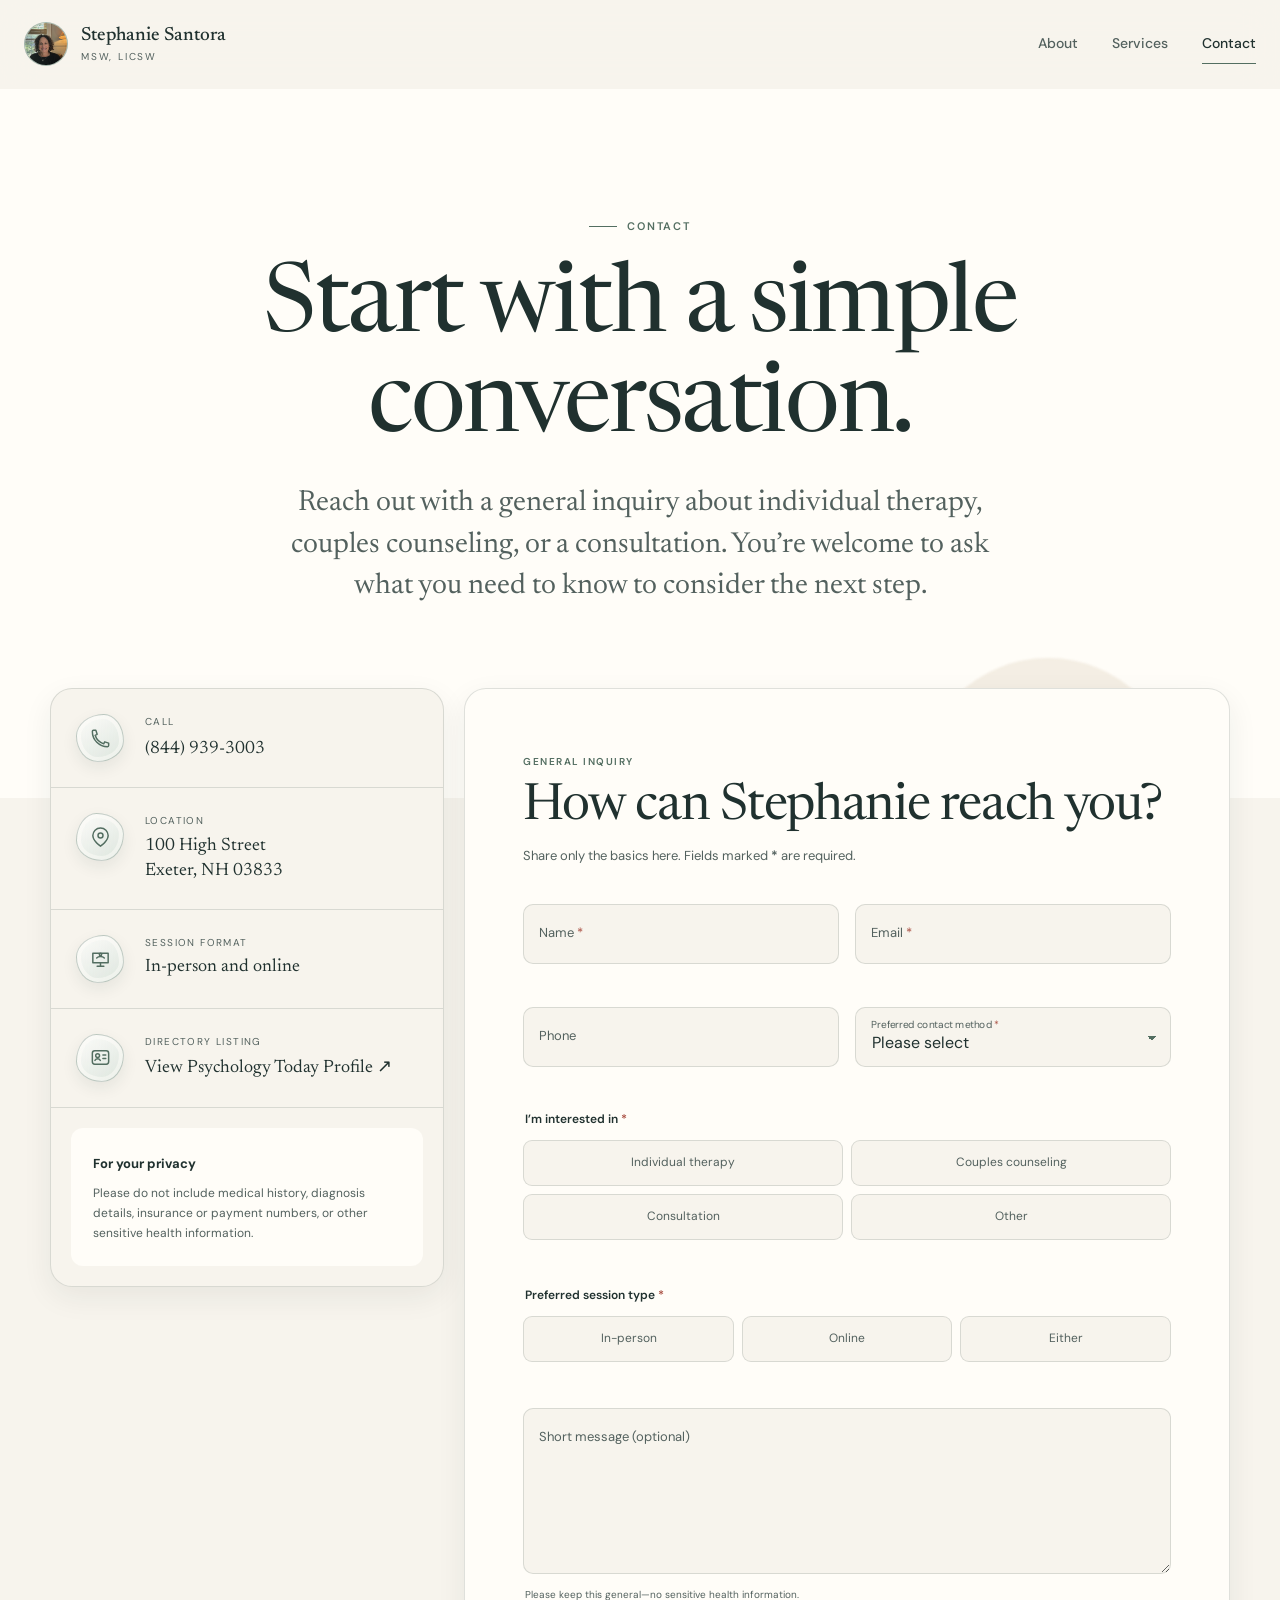
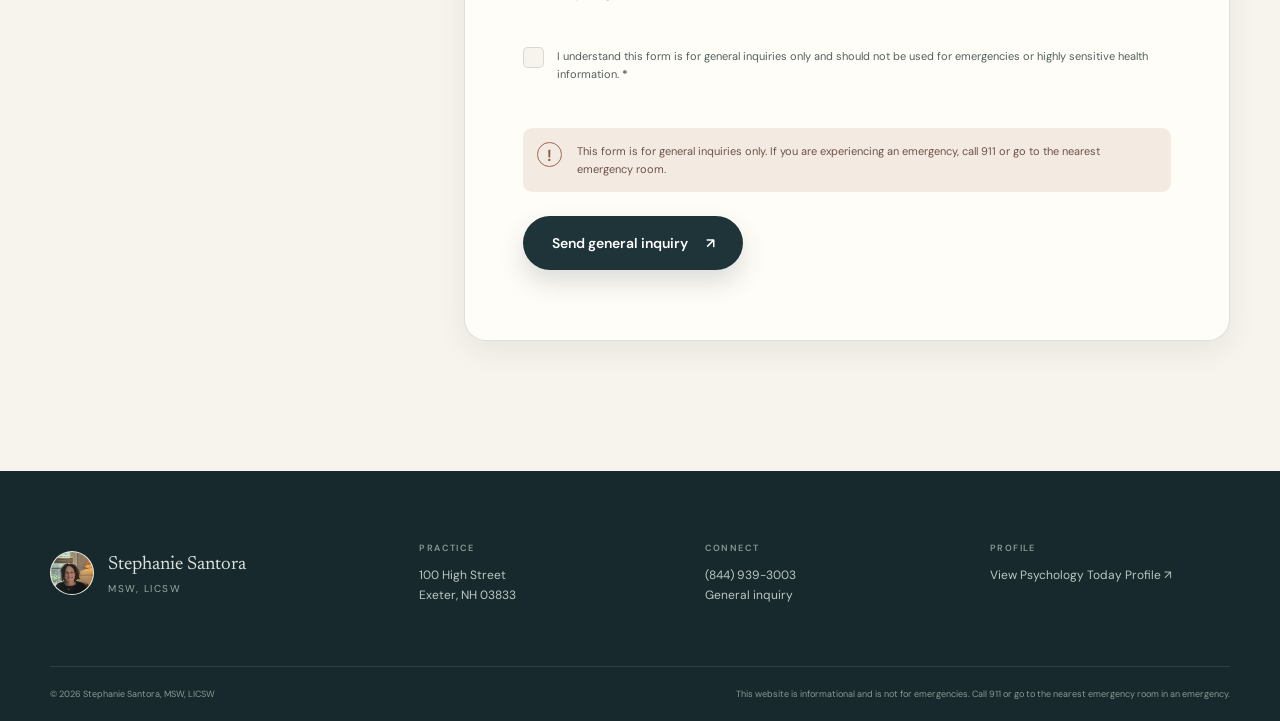
==== contact.html @ d00ce163 "Initial commit" ====
<!doctype html>
<html lang="en">
<head>
  <meta charset="utf-8"><meta name="viewport" content="width=device-width, initial-scale=1">
  <meta name="description" content="Contact Stephanie Santora, MSW, LICSW for therapy in Exeter, NH or online.">
  <title>Contact | Stephanie Santora, MSW, LICSW</title>
  <link rel="icon" type="image/png" href="assets/images/favacon/bf7b2dcf-fa09-4a1e-a652-ce0fe356c798.png">
  <link rel="preconnect" href="https://fonts.googleapis.com"><link rel="preconnect" href="https://fonts.gstatic.com" crossorigin>
  <link href="https://fonts.googleapis.com/css2?family=DM+Sans:wght@400;500;600&amp;family=Newsreader:opsz,wght@6..72,400;6..72,500&amp;display=swap" rel="stylesheet">
  <link rel="stylesheet" href="assets/css/styles.css"><script src="assets/js/main.js" defer></script>
</head>
<body data-page="contact">
  <a class="skip-link" href="#main-content">Skip to content</a>
  <div class="site-shell">
    <header class="site-header" data-header><div class="nav-wrap">
      <a class="brand" href="index.html" aria-label="Stephanie Santora home"><span class="brand-mark" aria-hidden="true"><img src="assets/images/portrait/headshot-badge.jpeg" alt="" width="640" height="640"></span><span><strong>Stephanie Santora</strong><small>MSW, LICSW</small></span></a>
      <button class="nav-toggle" type="button" aria-expanded="false" aria-controls="site-nav" aria-label="Open navigation"><span></span><span></span></button>
      <nav class="site-nav" id="site-nav" aria-label="Main navigation"><a href="index.html">About</a><a href="services.html">Services</a><a href="contact.html" aria-current="page">Contact</a></nav>
    </div></header>

    <main id="main-content">
      <section class="contact-hero section-pad">
        <div class="ambient-orb orb-three" aria-hidden="true"></div>
        <div class="container contact-heading page-enter"><p class="eyebrow"><span></span> Contact</p><h1>Start with a simple conversation.</h1><p class="lead">Reach out with a general inquiry about individual therapy, couples counseling, or a consultation. You’re welcome to ask what you need to know to consider the next step.</p></div>
      </section>

      <section class="contact-section" aria-label="Contact Stephanie">
        <div class="container contact-layout">
          <aside class="contact-aside page-enter page-enter-delay">
            <div class="direct-card">
              <span class="direct-icon" aria-hidden="true">
                <svg viewBox="0 0 24 24"><path d="M7.2 3.5H4.6c-.6 0-1.1.5-1.1 1.1 0 8.8 7.1 15.9 15.9 15.9.6 0 1.1-.5 1.1-1.1v-2.6l-4.1-1.3-1.1 2.1a13.8 13.8 0 0 1-8.9-8.9l2.1-1.1-1.3-4.1Z"/></svg>
              </span>
              <div><small>Call</small><a href="tel:+18449393003">(844) 939-3003</a></div>
            </div>
            <div class="direct-card">
              <span class="direct-icon" aria-hidden="true">
                <svg viewBox="0 0 24 24"><path d="M20 10c0 5.6-8 11-8 11s-8-5.4-8-11a8 8 0 1 1 16 0Z"/><circle cx="12" cy="10" r="2.6"/></svg>
              </span>
              <div><small>Location</small><address>100 High Street<br>Exeter, NH 03833</address></div>
            </div>
            <div class="direct-card">
              <span class="direct-icon" aria-hidden="true">
                <svg viewBox="0 0 24 24"><path d="M4 6.5h16v10H4zM8.5 20h7M12 16.5V20"/><path d="M8 11.5c1-1 2.3-1.5 4-1.5s3 .5 4 1.5"/><circle cx="12" cy="7.8" r="1.2"/></svg>
              </span>
              <div><small>Session format</small><p>In-person and online</p></div>
            </div>
            <div class="direct-card">
              <span class="direct-icon" aria-hidden="true">
                <svg viewBox="0 0 24 24"><rect x="3.5" y="5" width="17" height="14" rx="2.5"/><circle cx="9" cy="10" r="2"/><path d="M6.2 15c.7-1.2 1.6-1.8 2.8-1.8s2.1.6 2.8 1.8M14.5 9.5h3M14.5 13h3"/></svg>
              </span>
              <div><small>Directory listing</small><a href="https://www.psychologytoday.com/us/therapists/stephanie-santora-exeter-nh/449201" target="_blank" rel="noopener noreferrer">View Psychology Today Profile ↗</a></div>
            </div>
            <div class="privacy-note"><strong>For your privacy</strong><p>Please do not include medical history, diagnosis details, insurance or payment numbers, or other sensitive health information.</p></div>
          </aside>

          <div class="form-card page-enter page-enter-delay-two">
            <div class="form-intro"><span>General inquiry</span><h2>How can Stephanie reach you?</h2><p>Share only the basics here. Fields marked <b>*</b> are required.</p></div>
            <!-- STATIC FORM SETUP:
              Replace action="#" with your Formspree endpoint, or add Netlify's data-netlify="true" attribute.
              For EmailJS, connect its send method in assets/js/main.js where noted.
              The current JavaScript demonstrates validation and a local success state without transmitting data.
            -->
            <form id="contact-form" action="#" method="post" novalidate data-placeholder-endpoint="true">
              <div class="field-row">
                <div class="field floating-field"><input id="name" name="name" type="text" autocomplete="name" placeholder=" " required aria-describedby="name-error"><label for="name">Name <span>*</span></label><span class="field-error" id="name-error" aria-live="polite"></span></div>
                <div class="field floating-field"><input id="email" name="email" type="email" autocomplete="email" placeholder=" " required aria-describedby="email-error"><label for="email">Email <span>*</span></label><span class="field-error" id="email-error" aria-live="polite"></span></div>
              </div>
              <div class="field-row">
                <div class="field floating-field"><input id="phone" name="phone" type="tel" autocomplete="tel" placeholder=" " aria-describedby="phone-error"><label for="phone">Phone</label><span class="field-error" id="phone-error" aria-live="polite"></span></div>
                <div class="field select-field"><label for="contact-method">Preferred contact method <span>*</span></label><select id="contact-method" name="contact_method" required aria-describedby="contact-method-error"><option value="">Please select</option><option>Email</option><option>Phone</option></select><span class="field-error" id="contact-method-error" aria-live="polite"></span></div>
              </div>
              <fieldset class="choice-group" aria-describedby="interest-error"><legend>I’m interested in <span>*</span></legend><div class="choice-grid">
                <label class="choice-pill"><input type="radio" name="interest" value="Individual therapy" required><span>Individual therapy</span></label>
                <label class="choice-pill"><input type="radio" name="interest" value="Couples counseling"><span>Couples counseling</span></label>
                <label class="choice-pill"><input type="radio" name="interest" value="Consultation"><span>Consultation</span></label>
                <label class="choice-pill"><input type="radio" name="interest" value="Other"><span>Other</span></label>
              </div><span class="field-error" id="interest-error" aria-live="polite"></span></fieldset>
              <fieldset class="choice-group" aria-describedby="session-type-error"><legend>Preferred session type <span>*</span></legend><div class="choice-grid three">
                <label class="choice-pill"><input type="radio" name="session_type" value="In-person" required><span>In-person</span></label>
                <label class="choice-pill"><input type="radio" name="session_type" value="Online"><span>Online</span></label>
                <label class="choice-pill"><input type="radio" name="session_type" value="Either"><span>Either</span></label>
              </div><span class="field-error" id="session-type-error" aria-live="polite"></span></fieldset>
              <div class="field floating-field textarea-field"><textarea id="message" name="message" rows="5" placeholder=" " maxlength="800" aria-describedby="message-hint message-error"></textarea><label for="message">Short message (optional)</label><span class="field-hint" id="message-hint">Please keep this general—no sensitive health information.</span><span class="field-error" id="message-error" aria-live="polite"></span></div>
              <label class="consent-field"><input id="consent" name="consent" type="checkbox" required><span class="checkmark" aria-hidden="true"></span><span>I understand this form is for general inquiries only and should not be used for emergencies or highly sensitive health information. <b>*</b></span></label><span class="field-error consent-error" id="consent-error" aria-live="polite"></span>
              <div class="emergency-note"><span aria-hidden="true">!</span><p>This form is for general inquiries only. If you are experiencing an emergency, call 911 or go to the nearest emergency room.</p></div>
              <button class="button button-primary submit-button" type="submit"><span class="button-label">Send general inquiry</span><span class="button-loader" aria-hidden="true"></span><span aria-hidden="true" class="button-arrow">↗</span></button>
              <p class="form-status" role="status" aria-live="polite"></p>
            </form>
          </div>
        </div>
      </section>
    </main>

    <div class="modal" id="success-modal" role="dialog" aria-modal="true" aria-labelledby="modal-title" aria-describedby="modal-description" hidden>
      <div class="modal-backdrop" data-modal-close></div><div class="modal-panel" tabindex="-1"><button class="modal-close" type="button" aria-label="Close confirmation" data-modal-close>×</button><span class="success-mark" aria-hidden="true">✓</span><p class="eyebrow"><span></span> Inquiry prepared</p><h2 id="modal-title">Thank you for reaching out.</h2><p id="modal-description">This demo form has been validated successfully. Connect a secure form service before publishing to deliver inquiries to Stephanie.</p><button class="button button-primary" type="button" data-modal-close>Return to the page</button></div>
    </div>

    <footer class="site-footer"><div class="container footer-grid"><div class="footer-brand"><span class="brand-mark" aria-hidden="true"><img src="assets/images/portrait/headshot-badge.jpeg" alt="" width="640" height="640" loading="lazy" decoding="async"></span><div><strong>Stephanie Santora</strong><span>MSW, LICSW</span></div></div><div><p class="footer-label">Practice</p><p>100 High Street<br>Exeter, NH 03833</p></div><div><p class="footer-label">Connect</p><p><a href="tel:+18449393003">(844) 939-3003</a><br><a href="contact.html">General inquiry</a></p></div><div><p class="footer-label">Profile</p><p><a href="https://www.psychologytoday.com/us/therapists/stephanie-santora-exeter-nh/449201" target="_blank" rel="noopener noreferrer">View Psychology Today Profile ↗</a></p></div></div><div class="container footer-bottom"><p>© <span data-year></span> Stephanie Santora, MSW, LICSW</p><p>This website is informational and is not for emergencies. Call 911 or go to the nearest emergency room in an emergency.</p></div></footer>
  </div>
</body>
</html>
---- assets/css/styles.css ----
/* Stephanie Santora — custom static site
   Palette, spacing and components are centralized here for easy editing. */
:root {
  --ink: #20312f;
  --ink-soft: #53615e;
  --navy: #1f3438;
  --sage: #82998c;
  --sage-deep: #536e61;
  --sage-pale: #dce5dd;
  --cream: #f7f4ed;
  --paper: #fffdf8;
  --sand: #e9dfd0;
  --clay: #b98268;
  --white: #ffffff;
  --line: rgba(32,49,47,.14);
  --shadow-sm: 0 10px 30px rgba(28,46,43,.07);
  --shadow-lg: 0 30px 80px rgba(28,46,43,.12);
  --radius-sm: 12px;
  --radius-md: 22px;
  --radius-lg: 36px;
  --container: 1180px;
  --serif: "Newsreader", Georgia, serif;
  --sans: "DM Sans", Arial, sans-serif;
  --ease: cubic-bezier(.22,1,.36,1);
}

* { box-sizing: border-box; }
html { scroll-behavior: smooth; }
body { margin: 0; color: var(--ink); background: var(--cream); font-family: var(--sans); font-size: 16px; line-height: 1.65; -webkit-font-smoothing: antialiased; }
body.nav-open, body.modal-open { overflow: hidden; }
img { display: block; max-width: 100%; }
a { color: inherit; text-decoration: none; }
button, input, select, textarea { font: inherit; }
button { color: inherit; }
h1, h2, h3, p { margin-top: 0; }
h1, h2, h3 { font-family: var(--serif); font-weight: 400; line-height: 1.04; letter-spacing: -.025em; }
h1 { font-size: clamp(3.5rem, 7vw, 6.8rem); }
h2 { font-size: clamp(2.45rem, 4.6vw, 4.4rem); }
h3 { font-size: clamp(1.45rem, 2.1vw, 2rem); }
address { font-style: normal; }
::selection { background: var(--sage-pale); color: var(--navy); }

:focus-visible { outline: 3px solid var(--clay); outline-offset: 4px; }
.skip-link { position: fixed; left: 18px; top: -80px; z-index: 1000; padding: 12px 18px; border-radius: 0 0 10px 10px; color: var(--white); background: var(--navy); transition: top .2s; }
.skip-link:focus { top: 0; }
.site-shell { overflow: clip; }
.container { width: min(calc(100% - 48px), var(--container)); margin-inline: auto; }
.section-pad { padding: clamp(78px, 10vw, 140px) 0; }

/* Navigation */
.site-header { position: sticky; top: 0; z-index: 100; background: rgba(247,244,237,.88); border-bottom: 1px solid transparent; backdrop-filter: blur(18px); transition: border-color .3s, box-shadow .3s; }
.site-header.scrolled { border-color: var(--line); box-shadow: 0 8px 28px rgba(32,49,47,.05); }
.nav-wrap { width: min(calc(100% - 48px), 1320px); min-height: 88px; margin: auto; display: flex; align-items: center; justify-content: space-between; gap: 30px; }
.brand { display: inline-flex; align-items: center; gap: 13px; position: relative; z-index: 102; }
.brand-mark { overflow: hidden; display: grid; place-items: center; width: 44px; aspect-ratio: 1; border: 1px solid rgba(83,110,97,.4); border-radius: 50%; background: var(--sage-pale); }
.brand-mark img { width: 100%; height: 100%; max-width: none; object-fit: cover; object-position: center; }
.brand strong, .brand small { display: block; line-height: 1.2; }
.brand strong { font-family: var(--serif); font-size: 19px; font-weight: 500; }
.brand small { margin-top: 4px; color: var(--ink-soft); font-size: 10px; letter-spacing: .18em; }
.site-nav { display: flex; align-items: center; gap: 34px; }
.site-nav > a:not(.nav-cta) { position: relative; color: var(--ink-soft); font-size: 14px; font-weight: 500; }
.site-nav > a:not(.nav-cta)::after { content: ""; position: absolute; right: 0; bottom: -8px; left: 0; height: 1px; background: var(--sage-deep); transform: scaleX(0); transform-origin: right; transition: transform .35s var(--ease); }
.site-nav > a:hover::after, .site-nav > a[aria-current="page"]::after { transform: scaleX(1); transform-origin: left; }
.site-nav > a[aria-current="page"] { color: var(--ink); }
.nav-cta { display: inline-flex; align-items: center; gap: 14px; padding: 12px 18px; border: 1px solid var(--line); border-radius: 999px; font-size: 13px; font-weight: 500; transition: color .25s, background .25s, transform .25s; }
.nav-cta:hover { color: white; background: var(--navy); transform: translateY(-2px); }
.nav-toggle { display: none; width: 45px; height: 45px; padding: 0; border: 1px solid var(--line); border-radius: 50%; background: transparent; }
.nav-toggle span { display: block; width: 17px; height: 1px; margin: 5px auto; background: var(--ink); transition: transform .3s; }

/* Shared typography and controls */
.eyebrow { display: flex; align-items: center; gap: 10px; margin-bottom: 24px; color: var(--sage-deep); font-size: 11px; font-weight: 600; letter-spacing: .17em; text-transform: uppercase; }
.eyebrow > span { width: 28px; height: 1px; background: currentColor; }
.eyebrow.light { color: #c9d7ce; }
.lead { font-family: var(--serif); font-size: clamp(1.35rem, 2.3vw, 1.8rem); line-height: 1.45; }
.button-row { display: flex; flex-wrap: wrap; align-items: center; gap: 24px; margin-top: 38px; }
.button { border: 0; cursor: pointer; display: inline-flex; align-items: center; justify-content: center; gap: 18px; min-height: 54px; padding: 0 24px; border-radius: 999px; font-family: var(--sans); font-size: 14px; font-weight: 600; transition: transform .3s var(--ease), box-shadow .3s, background .3s; }
.button-primary { color: var(--white); background: var(--navy); box-shadow: 0 12px 26px rgba(31,52,56,.16); }
.button-primary:hover { transform: translateY(-3px); background: var(--sage-deep); box-shadow: 0 16px 34px rgba(31,52,56,.22); }
.button-text { min-height: auto; padding: 8px 0; border-bottom: 1px solid var(--line); border-radius: 0; }
.button-text:hover { border-color: var(--ink); transform: translateX(4px); }
.text-link { display: inline-flex; gap: 16px; margin-top: 14px; padding-bottom: 5px; border-bottom: 1px solid var(--line); font-size: 14px; font-weight: 600; }
.text-link:hover { border-color: var(--ink); }
.section-heading { max-width: 760px; }
.section-heading.centered { margin-inline: auto; text-align: center; }
.section-heading.centered .eyebrow { justify-content: center; }
.section-heading h2 { margin-bottom: 0; }

/* Home hero */
.hero { min-height: calc(100vh - 88px); display: flex; align-items: center; position: relative; padding-top: clamp(58px, 7vw, 100px); background: radial-gradient(circle at 78% 32%, rgba(220,229,221,.8), transparent 30%); }
.hero-grid { display: grid; grid-template-columns: 1.12fr .88fr; gap: clamp(50px, 8vw, 110px); align-items: center; }
.hero-copy { position: relative; z-index: 2; }
.hero h1 { max-width: 720px; margin-bottom: 26px; }
.hero h1 em { color: var(--sage-deep); font-weight: 400; }
.hero-positioning { max-width: 570px; color: var(--ink-soft); font-family: var(--serif); font-size: clamp(1.35rem, 2vw, 1.75rem); line-height: 1.45; }
.hero-note { display: flex; align-items: center; gap: 10px; margin-top: 40px; color: var(--ink-soft); font-size: 13px; }
.availability-dot { position: relative; width: 9px; height: 9px; border-radius: 50%; background: var(--sage); box-shadow: 0 0 0 5px rgba(130,153,140,.14); }
.availability-dot::after { content: ""; position: absolute; inset: -5px; border: 1px solid var(--sage); border-radius: inherit; animation: pulse 2.8s infinite; }
@keyframes pulse { 0%,100% { transform: scale(.6); opacity: 0 } 35% { opacity: .55 } 75% { transform: scale(1.35); opacity: 0 } }
.portrait-composition { position: relative; width: min(100%, 455px); margin-left: auto; }
.portrait-photo { overflow: hidden; position: relative; aspect-ratio: .78; border-radius: 52% 48% 28px 28px / 32% 30% 28px 28px; background: var(--sage-pale); box-shadow: 0 28px 70px rgba(31,52,56,.17); }
.portrait-photo::after { content: ""; position: absolute; inset: 0; background: linear-gradient(180deg, transparent 68%, rgba(20,35,36,.2)); pointer-events: none; }
.portrait-photo img { width: 100%; height: 100%; object-fit: cover; object-position: 50% 47%; }
.portrait-composition::before { content: ""; position: absolute; top: 22px; right: -21px; bottom: -18px; left: 24px; z-index: -1; border: 1px solid rgba(83,110,97,.42); border-radius: 52% 48% 34px 34px / 32% 30% 34px 34px; }
.portrait-caption { position: absolute; right: -38px; bottom: 38px; z-index: 2; display: flex; align-items: center; gap: 13px; padding: 16px 20px; border-radius: var(--radius-sm); background: rgba(255,253,248,.94); box-shadow: var(--shadow-lg); backdrop-filter: blur(8px); font-size: 11px; line-height: 1.4; }
.caption-number { font-family: var(--serif); font-size: 30px; color: var(--sage-deep); }
.botanical-line { position: absolute; top: -44px; right: -62px; z-index: -1; width: 130px; fill: none; stroke: var(--sage); stroke-width: 1; opacity: .55; }
.ambient-orb { position: absolute; border-radius: 50%; pointer-events: none; filter: blur(1px); }
.orb-one { left: -100px; bottom: 5%; width: 280px; height: 280px; background: rgba(233,223,208,.45); animation: drift 12s ease-in-out infinite; }
.orb-two { right: -100px; top: -120px; width: 330px; height: 330px; background: rgba(220,229,221,.55); }
.orb-three { right: 8%; bottom: -120px; width: 260px; height: 260px; background: rgba(233,223,208,.5); }
@keyframes drift { 50% { transform: translate(30px,-24px) } }

/* Home sections */
.intro { background: var(--paper); }
.intro-grid { display: grid; grid-template-columns: .9fr 1.1fr; gap: clamp(50px, 10vw, 140px); }
.intro-copy { padding-top: 52px; }
.intro-copy > p:not(.lead) { max-width: 640px; color: var(--ink-soft); }
.glance { background: var(--paper); padding-top: 30px; }
.glance-grid { display: grid; grid-template-columns: repeat(4,1fr); margin-top: 65px; border: 1px solid var(--line); border-radius: var(--radius-md); overflow: hidden; }
.glance-card { min-height: 290px; padding: 28px; border-right: 1px solid var(--line); background: rgba(247,244,237,.35); transition: background .35s, transform .35s var(--ease); }
.glance-card:last-child { border-right: 0; }
.glance-card:hover { background: var(--cream); transform: translateY(-6px); }
.card-index, .service-number { display: block; color: var(--sage-deep); font-size: 10px; letter-spacing: .14em; }
.line-icon, .service-icon { margin: 50px 0 24px; color: var(--sage-deep); font-family: var(--serif); font-size: 30px; }
.glance-card h3 { margin-bottom: 12px; font-size: 1.6rem; }
.glance-card p { margin-bottom: 0; color: var(--ink-soft); font-size: 14px; }
.approach { color: #eff2ed; background: var(--navy); }
.approach-grid { display: grid; grid-template-columns: .9fr 1.1fr; gap: clamp(60px, 10vw, 140px); align-items: center; }
.approach-visual { position: relative; }
.office-photo { overflow: hidden; position: relative; min-height: 580px; border-radius: 48% 52% 18px 30px / 24% 21% 18px 16px; background: #43534f; box-shadow: 0 34px 80px rgba(5,19,21,.3); }
.office-photo::after { content: ""; position: absolute; inset: 0; background: linear-gradient(180deg, rgba(12,28,30,.03) 50%, rgba(12,28,30,.25)); pointer-events: none; }
.office-photo img { position: absolute; inset: 0; width: 100%; height: 100%; object-fit: cover; object-position: 51% 52%; }
.approach-visual::before { content: ""; position: absolute; top: -18px; right: 28px; bottom: 32px; left: -22px; border: 1px solid rgba(201,215,206,.28); border-radius: 49% 51% 24px 35px / 24% 21% 18px 16px; pointer-events: none; }
.quiet-card { position: absolute; right: -50px; bottom: 42px; padding: 20px 24px; color: var(--ink); border-radius: 12px; background: var(--paper); box-shadow: var(--shadow-lg); font-family: var(--serif); font-size: 19px; line-height: 1.4; }
.quiet-card > span { color: var(--clay); font-size: 34px; }
.approach-copy h2 { max-width: 620px; }
.approach-copy > p:not(.eyebrow) { max-width: 650px; color: #cbd4d0; }
.method-list { display: flex; flex-wrap: wrap; gap: 9px; margin-top: 36px; }
.method-list span { padding: 8px 13px; border: 1px solid rgba(255,255,255,.15); border-radius: 999px; color: #dae1dd; font-size: 12px; }
.closing-cta { background: var(--paper); }
.cta-panel { display: flex; align-items: flex-end; justify-content: space-between; gap: 50px; padding: clamp(38px, 6vw, 76px); border: 1px solid var(--line); border-radius: var(--radius-lg); background: linear-gradient(135deg, var(--cream), #e4ece4); }
.cta-panel h2 { margin-bottom: 12px; }
.cta-panel p:not(.eyebrow) { max-width: 650px; margin-bottom: 0; color: var(--ink-soft); }
.cta-panel .button { flex: 0 0 auto; }

/* Inner-page hero and services */
.page-hero { position: relative; border-bottom: 1px solid var(--line); background: var(--paper); }
.page-hero-grid { display: grid; grid-template-columns: 1.15fr .85fr; gap: clamp(50px, 9vw, 130px); align-items: end; }
.page-hero h1 { margin-bottom: 0; font-size: clamp(3.8rem, 7vw, 6.5rem); }
.page-hero .lead { color: var(--ink-soft); }
.services-section { background: var(--paper); }
.services-grid { display: grid; grid-template-columns: repeat(3,1fr); gap: 18px; margin-top: 62px; }
.service-card { position: relative; min-height: 390px; display: flex; flex-direction: column; padding: 30px; border: 1px solid var(--line); border-radius: var(--radius-md); background: var(--cream); box-shadow: 0 0 0 rgba(0,0,0,0); transition: transform .4s var(--ease), background .4s, box-shadow .4s; }
.service-card:hover { transform: translateY(-7px); background: var(--white); box-shadow: var(--shadow-sm); }
.service-icon { margin: 62px 0 26px; }
.service-card h3 { margin-bottom: 14px; }
.service-card p { color: var(--ink-soft); font-size: 14px; }
.service-card a { display: inline-flex; justify-content: space-between; gap: 10px; margin-top: auto; padding-top: 18px; border-top: 1px solid var(--line); color: var(--sage-deep); font-size: 12px; font-weight: 600; }
.focus-band { color: var(--white); background: var(--navy); }
.focus-grid { display: grid; grid-template-columns: 1.1fr .9fr; gap: clamp(60px, 10vw, 150px); align-items: center; }
.focus-copy p:not(.eyebrow) { max-width: 640px; color: #c9d3cf; }
.office-detail-photo { overflow: hidden; position: relative; aspect-ratio: 1.14; border-radius: 46% 54% 42% 58% / 32% 29% 71% 68%; background: #43534f; box-shadow: 0 30px 70px rgba(5,19,21,.3); }
.office-detail-photo::before { content: ""; position: absolute; inset: 14px; z-index: 1; border: 1px solid rgba(255,255,255,.35); border-radius: inherit; pointer-events: none; }
.office-detail-photo::after { content: ""; position: absolute; inset: 0; background: linear-gradient(140deg, rgba(31,52,56,.02), rgba(31,52,56,.18)); pointer-events: none; }
.office-detail-photo img { width: 100%; height: 100%; object-fit: cover; object-position: 64% 50%; transform: scale(1.025); transition: transform 1.1s var(--ease); }
.office-detail-photo:hover img { transform: scale(1.065); }
.insurance-section { background: var(--cream); }
.insurance-heading { display: grid; grid-template-columns: 1.1fr .9fr; gap: 90px; align-items: end; }
.insurance-heading h2 { margin-bottom: 0; }
.insurance-heading > p { color: var(--ink-soft); }
.insurance-grid { display: grid; grid-template-columns: repeat(6,1fr); gap: 12px; margin-top: 54px; }
.insurance-card { min-height: 190px; display: flex; flex-direction: column; align-items: center; justify-content: center; gap: 20px; padding: 20px 10px; border: 1px solid var(--line); border-radius: var(--radius-sm); background: var(--paper); text-align: center; transition: transform .35s var(--ease), box-shadow .35s; }
.insurance-card:hover { transform: translateY(-5px); box-shadow: var(--shadow-sm); }
.insurance-card img { width: 58px; height: 58px; }
.insurance-card span { font-size: 12px; font-weight: 600; line-height: 1.35; }
.insurance-note { display: flex; align-items: center; justify-content: center; gap: 10px; margin: 24px 0 0; color: var(--ink-soft); font-size: 12px; text-align: center; }
.faq-section { background: var(--paper); }
.faq-grid { display: grid; grid-template-columns: .8fr 1.2fr; gap: clamp(50px, 10vw, 140px); }
.accordion-item { border-top: 1px solid var(--line); }
.accordion-item:last-child { border-bottom: 1px solid var(--line); }
.accordion-item h3 { margin: 0; }
.accordion-item button { width: 100%; display: flex; align-items: center; justify-content: space-between; gap: 30px; padding: 25px 4px; border: 0; background: none; cursor: pointer; text-align: left; }
.accordion-item button span { font-family: var(--serif); font-size: clamp(1.25rem, 2vw, 1.55rem); }
.accordion-item i { position: relative; flex: 0 0 auto; width: 28px; height: 28px; border: 1px solid var(--line); border-radius: 50%; }
.accordion-item i::before, .accordion-item i::after { content: ""; position: absolute; top: 50%; left: 50%; width: 10px; height: 1px; background: var(--ink); transform: translate(-50%,-50%); transition: transform .25s; }
.accordion-item i::after { transform: translate(-50%,-50%) rotate(90deg); }
.accordion-item button[aria-expanded="true"] i::after { transform: translate(-50%,-50%) rotate(0); }
.accordion-panel { overflow: hidden; }
.accordion-panel p { max-width: 620px; padding: 0 40px 25px 4px; color: var(--ink-soft); }

/* Contact */
.contact-hero { position: relative; padding-bottom: 190px; background: var(--paper); }
.contact-heading { max-width: 850px; text-align: center; }
.contact-heading .eyebrow { justify-content: center; }
.contact-heading h1 { margin-bottom: 24px; font-size: clamp(4rem, 7.5vw, 7rem); }
.contact-heading .lead { max-width: 760px; margin: auto; color: var(--ink-soft); }
.contact-section { position: relative; z-index: 2; margin-top: -110px; padding-bottom: 130px; }
.contact-layout { display: grid; grid-template-columns: .68fr 1.32fr; gap: 20px; align-items: start; }
.contact-aside, .form-card { border: 1px solid var(--line); border-radius: var(--radius-md); background: var(--cream); box-shadow: var(--shadow-sm); }
.contact-aside { overflow: hidden; }
.direct-card { display: grid; grid-template-columns: 52px 1fr; gap: 17px; padding: 25px; border-bottom: 1px solid var(--line); transition: background .3s var(--ease); }
.direct-card:last-of-type { border-bottom: 0; }
.direct-card:hover { background: rgba(255,253,248,.72); }
.direct-icon { position: relative; display: grid; place-items: center; width: 48px; height: 48px; border: 1px solid rgba(83,110,97,.28); border-radius: 58% 42% 55% 45% / 46% 56% 44% 54%; color: var(--sage-deep); background: linear-gradient(145deg, rgba(255,255,255,.7), var(--sage-pale)); box-shadow: inset 0 0 0 4px rgba(255,253,248,.48), 0 6px 16px rgba(31,52,56,.08); transition: color .3s, border-color .3s, transform .35s var(--ease); }
.direct-card:nth-child(even) .direct-icon { border-radius: 43% 57% 46% 54% / 57% 44% 56% 43%; }
.direct-icon svg { width: 23px; height: 23px; fill: none; stroke: currentColor; stroke-width: 1.55; stroke-linecap: round; stroke-linejoin: round; }
.direct-card:hover .direct-icon { color: var(--clay); border-color: rgba(185,130,104,.42); transform: translateY(-2px) rotate(-2deg); }
.direct-card small { display: block; margin-bottom: 4px; color: var(--ink-soft); font-size: 10px; letter-spacing: .14em; text-transform: uppercase; }
.direct-card a, .direct-card p, .direct-card address { margin: 0; font-family: var(--serif); font-size: 18px; line-height: 1.4; }
.direct-card a:hover { color: var(--sage-deep); }
.privacy-note { margin: 20px; padding: 22px; border-radius: var(--radius-sm); background: var(--paper); }
.privacy-note strong { font-size: 13px; }
.privacy-note p { margin: 8px 0 0; color: var(--ink-soft); font-size: 12px; }
.form-card { padding: clamp(28px, 5vw, 58px); background: var(--paper); }
.form-intro { margin-bottom: 38px; }
.form-intro > span { color: var(--sage-deep); font-size: 10px; font-weight: 600; letter-spacing: .15em; text-transform: uppercase; }
.form-intro h2 { margin: 8px 0 10px; font-size: clamp(2.2rem, 4vw, 3.5rem); }
.form-intro p { color: var(--ink-soft); font-size: 13px; }
.field-row { display: grid; grid-template-columns: 1fr 1fr; gap: 16px; }
.field { position: relative; margin-bottom: 22px; }
.field input, .field select, .field textarea { width: 100%; border: 1px solid var(--line); border-radius: 10px; color: var(--ink); background: var(--cream); transition: border .2s, box-shadow .2s, background .2s; }
.field input, .field select { height: 60px; }
.field input, .field textarea { padding: 24px 16px 8px; }
.field textarea { min-height: 140px; resize: vertical; }
.field select { appearance: none; padding: 20px 42px 8px 16px; background-image: linear-gradient(45deg,transparent 50%,var(--sage-deep) 50%),linear-gradient(135deg,var(--sage-deep) 50%,transparent 50%); background-position: calc(100% - 18px) 28px,calc(100% - 13px) 28px; background-size: 5px 5px; background-repeat: no-repeat; }
.field input:focus, .field select:focus, .field textarea:focus { outline: none; border-color: var(--sage-deep); box-shadow: 0 0 0 3px rgba(83,110,97,.11); background: var(--white); }
.floating-field label, .select-field label { position: absolute; top: 18px; left: 16px; color: var(--ink-soft); font-size: 13px; pointer-events: none; transform-origin: left; transition: transform .2s, top .2s; }
.floating-field input:focus + label, .floating-field input:not(:placeholder-shown) + label, .floating-field textarea:focus + label, .floating-field textarea:not(:placeholder-shown) + label, .select-field label { top: 7px; transform: scale(.78); }
.field label span, legend span { color: #a94f42; }
.field-hint { display: block; margin: 5px 2px 0; color: var(--ink-soft); font-size: 10px; }
.field-error { display: block; min-height: 17px; margin: 4px 2px 0; color: #9b3f36; font-size: 11px; }
.field.has-error input, .field.has-error select, .field.has-error textarea { border-color: #b75f55; }
.choice-group { margin: 0 0 25px; padding: 0; border: 0; }
.choice-group legend { margin-bottom: 10px; font-size: 12px; font-weight: 600; }
.choice-grid { display: grid; grid-template-columns: repeat(2,1fr); gap: 8px; }
.choice-grid.three { grid-template-columns: repeat(3,1fr); }
.choice-pill { position: relative; cursor: pointer; }
.choice-pill input { position: absolute; opacity: 0; pointer-events: none; }
.choice-pill span { min-height: 46px; display: grid; place-items: center; padding: 8px 12px; border: 1px solid var(--line); border-radius: 9px; color: var(--ink-soft); background: var(--cream); font-size: 12px; transition: border .2s, background .2s, transform .2s; }
.choice-pill input:checked + span { border-color: var(--sage-deep); color: var(--ink); background: var(--sage-pale); transform: translateY(-2px); }
.choice-pill input:focus-visible + span { outline: 3px solid var(--clay); outline-offset: 3px; }
.consent-field { display: grid; grid-template-columns: 22px 1fr; gap: 12px; align-items: start; cursor: pointer; color: var(--ink-soft); font-size: 11px; }
.consent-field input { position: absolute; opacity: 0; }
.checkmark { width: 21px; height: 21px; display: grid; place-items: center; border: 1px solid var(--line); border-radius: 5px; background: var(--cream); }
.consent-field input:checked + .checkmark { border-color: var(--sage-deep); background: var(--sage-deep); }
.consent-field input:checked + .checkmark::after { content: "✓"; color: white; font-size: 12px; }
.consent-field input:focus-visible + .checkmark { outline: 3px solid var(--clay); outline-offset: 3px; }
.consent-error { margin-left: 34px; }
.emergency-note { display: grid; grid-template-columns: 28px 1fr; gap: 12px; margin: 24px 0; padding: 14px; border-radius: 9px; background: #f3ebe2; }
.emergency-note > span { display: grid; place-items: center; width: 25px; height: 25px; border: 1px solid #a16755; border-radius: 50%; color: #8d5545; font-weight: 600; }
.emergency-note p { margin: 0; color: #6f5148; font-size: 11px; }
.submit-button { min-width: 220px; }
.button-loader { display: none; width: 17px; height: 17px; border: 2px solid rgba(255,255,255,.4); border-top-color: white; border-radius: 50%; animation: spin .7s linear infinite; }
.submit-button.loading .button-loader { display: block; }
.submit-button.loading .button-arrow { display: none; }
@keyframes spin { to { transform: rotate(360deg) } }
.form-status { margin: 12px 0 0; font-size: 12px; }
.modal[hidden] { display: none; }
.modal { position: fixed; inset: 0; z-index: 500; display: grid; place-items: center; padding: 24px; }
.modal-backdrop { position: absolute; inset: 0; background: rgba(21,34,34,.66); backdrop-filter: blur(6px); animation: fadeIn .3s; }
.modal-panel { position: relative; z-index: 1; width: min(100%, 540px); padding: 55px; border-radius: var(--radius-md); background: var(--paper); box-shadow: var(--shadow-lg); animation: modalIn .45s var(--ease); }
.modal-panel h2 { margin-bottom: 14px; font-size: 2.7rem; }
.modal-panel > p:not(.eyebrow) { color: var(--ink-soft); }
.modal-close { position: absolute; top: 17px; right: 17px; width: 38px; height: 38px; border: 1px solid var(--line); border-radius: 50%; background: none; cursor: pointer; font-size: 24px; }
.success-mark { width: 55px; height: 55px; display: grid; place-items: center; margin-bottom: 28px; border-radius: 50%; color: white; background: var(--sage-deep); font-size: 22px; }
@keyframes fadeIn { from { opacity: 0 } }
@keyframes modalIn { from { opacity: 0; transform: translateY(25px) scale(.96) } }

/* Footer */
.site-footer { padding-top: 70px; color: #dbe2de; background: #17292c; }
.footer-grid { display: grid; grid-template-columns: 1.35fr repeat(3,1fr); gap: 45px; padding-bottom: 60px; }
.footer-brand { display: flex; gap: 14px; align-items: center; }
.footer-brand .brand-mark { color: #dbe2de; border-color: rgba(255,255,255,.3); }
.footer-brand strong, .footer-brand span { display: block; }
.footer-brand strong { font-family: var(--serif); font-size: 19px; font-weight: 400; }
.footer-brand div span { color: #98aaa4; font-size: 10px; letter-spacing: .15em; }
.footer-label { margin-bottom: 10px !important; color: #859a92 !important; font-size: 9px !important; font-weight: 600; letter-spacing: .16em; text-transform: uppercase; }
.footer-grid p { margin: 0; color: #bbc8c3; font-size: 12px; }
.footer-grid a:hover { color: var(--white); }
.footer-bottom { display: flex; justify-content: space-between; gap: 50px; padding: 20px 0; border-top: 1px solid rgba(255,255,255,.1); }
.footer-bottom p { margin: 0; color: #879a94; font-size: 9px; }
.footer-bottom p:last-child { max-width: 600px; text-align: right; }

/* Motion */
.page-enter { animation: pageEnter .9s var(--ease) both; }
.page-enter-delay { animation-delay: .12s; }
.page-enter-delay-two { animation-delay: .22s; }
@keyframes pageEnter { from { opacity: 0; transform: translateY(28px) } }
.reveal { opacity: 0; transform: translateY(25px); transition: opacity .8s var(--ease), transform .8s var(--ease); }
.reveal.is-visible { opacity: 1; transform: none; }

@media (prefers-reduced-motion: reduce) {
  html { scroll-behavior: auto; }
  *, *::before, *::after { animation-duration: .01ms !important; animation-iteration-count: 1 !important; transition-duration: .01ms !important; }
  .reveal { opacity: 1; transform: none; }
}

@media (max-width: 1050px) {
  .glance-grid { grid-template-columns: repeat(2,1fr); }
  .glance-card:nth-child(2) { border-right: 0; }
  .glance-card:nth-child(-n+2) { border-bottom: 1px solid var(--line); }
  .services-grid { grid-template-columns: repeat(2,1fr); }
  .insurance-grid { grid-template-columns: repeat(3,1fr); }
  .contact-layout { grid-template-columns: .8fr 1.2fr; }
}

@media (max-width: 820px) {
  .container, .nav-wrap { width: min(calc(100% - 32px), var(--container)); }
  .nav-wrap { min-height: 76px; }
  .nav-toggle { display: block; position: relative; z-index: 102; }
  .nav-toggle[aria-expanded="true"] span:first-child { transform: translateY(3px) rotate(45deg); }
  .nav-toggle[aria-expanded="true"] span:last-child { transform: translateY(-3px) rotate(-45deg); }
  .site-nav { position: fixed; inset: 0; z-index: 101; display: flex; flex-direction: column; align-items: flex-start; justify-content: center; gap: 22px; padding: 100px 32px 50px; background: var(--paper); visibility: hidden; opacity: 0; transform: translateY(-12px); transition: opacity .3s, transform .3s, visibility .3s; }
  .site-nav.open { visibility: visible; opacity: 1; transform: none; }
  .site-nav > a:not(.nav-cta) { font-family: var(--serif); font-size: 2.7rem; }
  .nav-cta { margin-top: 15px; }
  .hero { min-height: auto; }
  .hero-grid, .intro-grid, .approach-grid, .page-hero-grid, .focus-grid, .faq-grid, .contact-layout { grid-template-columns: 1fr; }
  .hero-copy { max-width: 680px; }
  .portrait-composition { width: min(82%, 450px); margin: 30px auto 0; }
  .intro-copy { padding-top: 0; }
  .approach-visual { width: min(80%, 500px); margin-inline: auto; }
  .page-hero-grid { align-items: start; }
  .focus-grid { gap: 50px; }
  .office-detail-photo { width: min(85%, 560px); margin-inline: auto; }
  .insurance-heading { grid-template-columns: 1fr; gap: 20px; }
  .faq-grid { gap: 45px; }
  .cta-panel { align-items: flex-start; flex-direction: column; }
  .contact-aside { display: grid; grid-template-columns: 1fr 1fr; }
  .direct-card { border-right: 1px solid var(--line); }
  .privacy-note { grid-column: 1 / -1; }
  .footer-grid { grid-template-columns: 1.5fr 1fr 1fr; }
  .footer-grid > div:last-child { grid-column: 2; }
}

@media (max-width: 600px) {
  h1 { font-size: clamp(3.2rem, 16vw, 4.8rem); }
  .section-pad { padding: 76px 0; }
  .hero { padding-top: 58px; }
  .hero .eyebrow { max-width: 250px; align-items: flex-start; }
  .hero .eyebrow > span { margin-top: 8px; }
  .portrait-composition { width: 88%; }
  .portrait-caption { right: -12px; }
  .botanical-line { right: -35px; }
  .glance-grid, .services-grid, .insurance-grid { grid-template-columns: 1fr; }
  .glance-card { min-height: 240px; border-right: 0; border-bottom: 1px solid var(--line); }
  .glance-card:last-child { border-bottom: 0; }
  .line-icon { margin-top: 34px; }
  .approach-visual { width: 90%; }
  .office-photo { min-height: 450px; }
  .office-detail-photo { width: 94%; }
  .quiet-card { right: -16px; }
  .service-card { min-height: 350px; }
  .insurance-grid { grid-template-columns: repeat(2,1fr); }
  .insurance-card { min-height: 170px; }
  .contact-hero { padding-bottom: 150px; }
  .contact-heading h1 { font-size: 3.8rem; }
  .contact-aside { grid-template-columns: 1fr; }
  .privacy-note { grid-column: auto; }
  .form-card { padding: 28px 20px; }
  .field-row { grid-template-columns: 1fr; gap: 0; }
  .choice-grid, .choice-grid.three { grid-template-columns: 1fr; }
  .modal-panel { padding: 45px 28px 32px; }
  .footer-grid { grid-template-columns: 1fr 1fr; }
  .footer-brand { grid-column: 1 / -1; margin-bottom: 18px; }
  .footer-grid > div:last-child { grid-column: 1 / -1; }
  .footer-bottom { flex-direction: column; gap: 10px; }
  .footer-bottom p:last-child { text-align: left; }
}
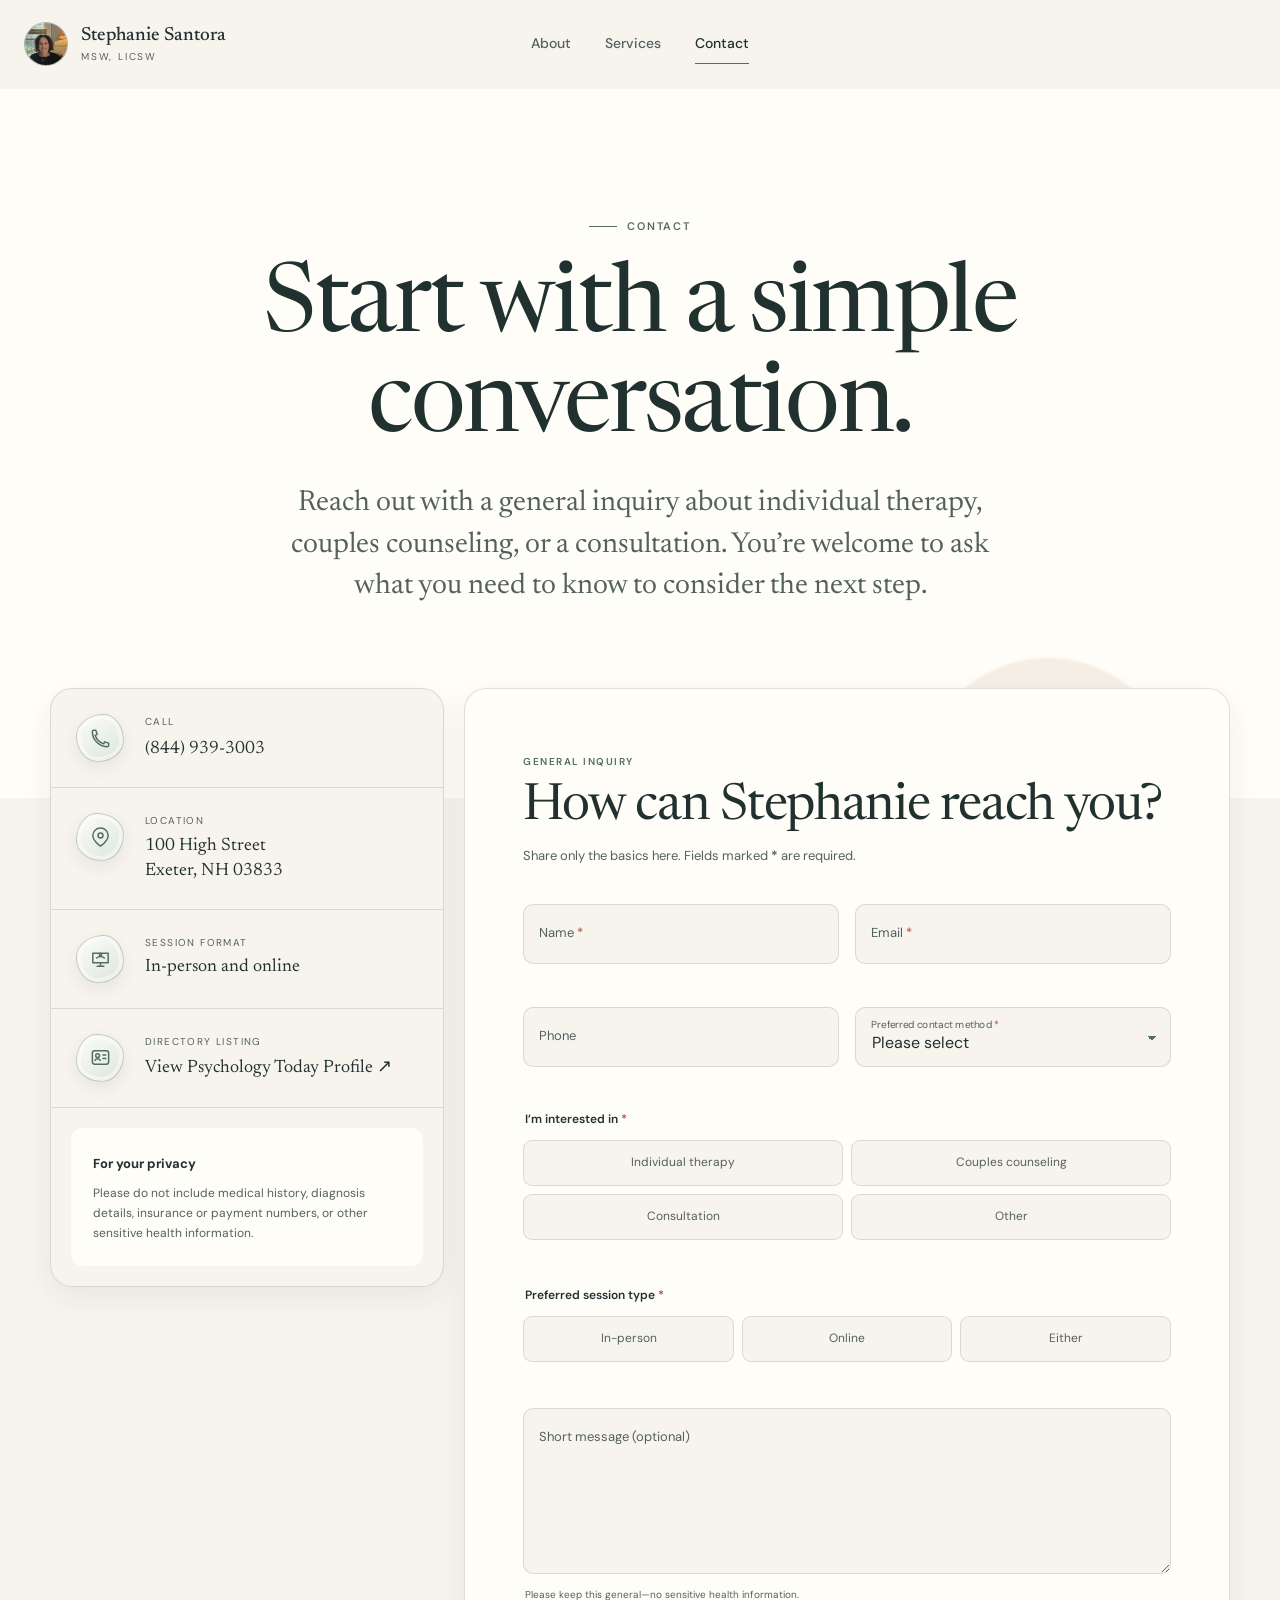
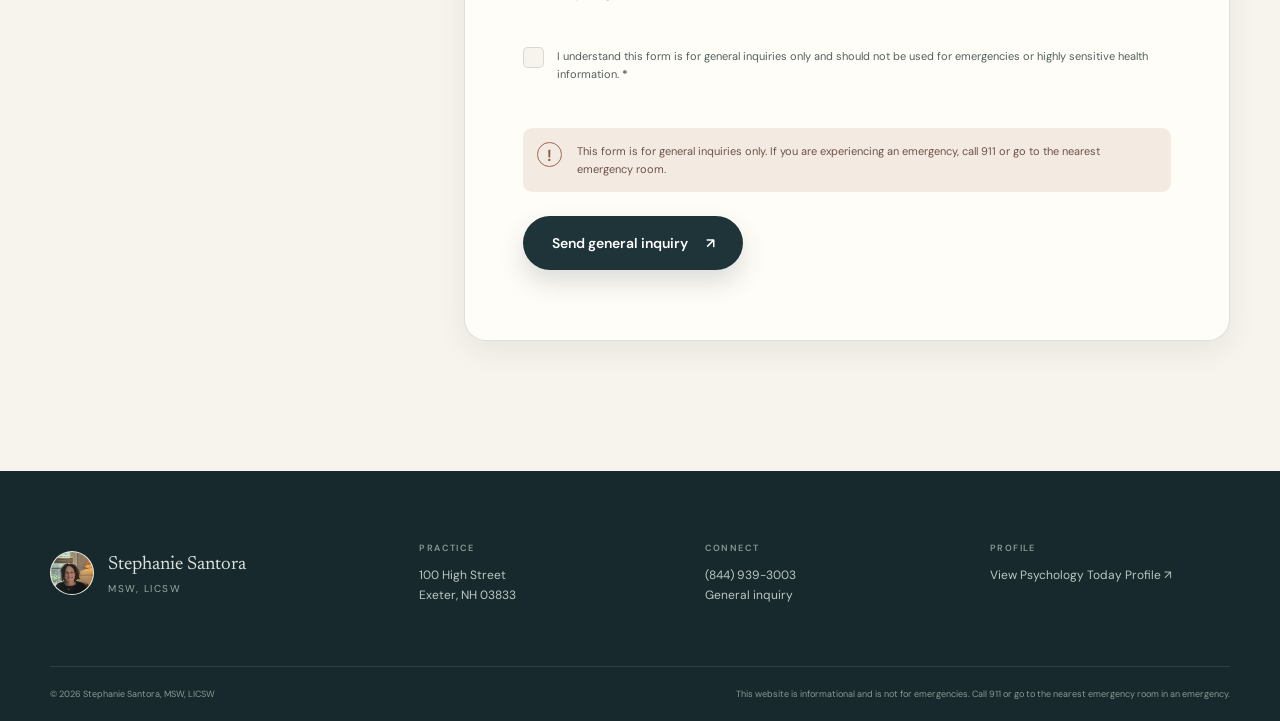
==== commit 565a2ba1: "loading animation" ====
--- a/contact.html
+++ b/contact.html
@@ -4,12 +4,46 @@
   <meta charset="utf-8"><meta name="viewport" content="width=device-width, initial-scale=1">
   <meta name="description" content="Contact Stephanie Santora, MSW, LICSW for therapy in Exeter, NH or online.">
   <title>Contact | Stephanie Santora, MSW, LICSW</title>
+  <style>html.site-intro-pending,html.site-intro-pending body{background:#f7f4ed}</style>
+  <script>
+    (() => {
+      const key = 'stephanie-santora-intro-v1';
+      const reducedMotion = window.matchMedia('(prefers-reduced-motion: reduce)').matches;
+      let hasSeenIntro = false;
+      try {
+        hasSeenIntro = sessionStorage.getItem(key) === 'seen';
+        if (!hasSeenIntro) sessionStorage.setItem(key, 'seen');
+      } catch (error) {
+        // Storage can be unavailable in strict privacy modes; the intro still remains safe.
+      }
+      if (!hasSeenIntro && !reducedMotion) {
+        document.documentElement.classList.add('site-intro-pending');
+        window.__siteIntroFallback = window.setTimeout(() => {
+          document.documentElement.classList.remove('site-intro-pending', 'site-intro-revealing');
+        }, 4000);
+      }
+    })();
+  </script>
   <link rel="icon" type="image/png" href="assets/images/favacon/bf7b2dcf-fa09-4a1e-a652-ce0fe356c798.png">
   <link rel="preconnect" href="https://fonts.googleapis.com"><link rel="preconnect" href="https://fonts.gstatic.com" crossorigin>
   <link href="https://fonts.googleapis.com/css2?family=DM+Sans:wght@400;500;600&amp;family=Newsreader:opsz,wght@6..72,400;6..72,500&amp;display=swap" rel="stylesheet">
   <link rel="stylesheet" href="assets/css/styles.css"><script src="assets/js/main.js" defer></script>
 </head>
 <body data-page="contact">
+  <div class="site-loader" aria-hidden="true">
+    <div class="site-loader__content">
+      <svg class="site-loader__botanical" viewBox="0 0 108 128" aria-hidden="true">
+        <path class="site-loader__stem" pathLength="1" d="M54 119C51 101 53 82 51 63C49 43 52 26 58 9"/>
+        <path class="site-loader__branch site-loader__branch--one" pathLength="1" d="M52 93C42 89 33 81 27 71C38 73 48 80 52 89"/>
+        <path class="site-loader__branch site-loader__branch--two" pathLength="1" d="M52 79C63 72 71 63 76 52C77 64 68 75 53 82"/>
+        <path class="site-loader__branch site-loader__branch--three" pathLength="1" d="M51 60C43 54 37 45 34 35C44 39 51 48 52 57"/>
+        <path class="site-loader__branch site-loader__branch--four" pathLength="1" d="M54 45C63 39 69 30 72 21C73 32 66 42 55 48"/>
+      </svg>
+      <p class="site-loader__name">Stephanie Santora</p>
+      <p class="site-loader__credentials">MSW, LICSW</p>
+      <span class="site-loader__rule"></span>
+    </div>
+  </div>
   <a class="skip-link" href="#main-content">Skip to content</a>
   <div class="site-shell">
     <header class="site-header" data-header><div class="nav-wrap">
--- a/assets/css/styles.css
+++ b/assets/css/styles.css
@@ -28,6 +28,8 @@
 html { scroll-behavior: smooth; }
 body { margin: 0; color: var(--ink); background: var(--cream); font-family: var(--sans); font-size: 16px; line-height: 1.65; -webkit-font-smoothing: antialiased; }
 body.nav-open, body.modal-open { overflow: hidden; }
+html.site-intro-pending, html.site-intro-pending body,
+html.site-intro-revealing, html.site-intro-revealing body { overflow: hidden; }
 img { display: block; max-width: 100%; }
 a { color: inherit; text-decoration: none; }
 button, input, select, textarea { font: inherit; }
@@ -46,6 +48,103 @@
 .site-shell { overflow: clip; }
 .container { width: min(calc(100% - 48px), var(--container)); margin-inline: auto; }
 .section-pad { padding: clamp(78px, 10vw, 140px) 0; }
+
+/* Site loader */
+.site-loader {
+  position: fixed;
+  inset: 0;
+  z-index: 2000;
+  display: none;
+  min-height: 100vh;
+  min-height: 100dvh;
+  place-items: center;
+  overflow: hidden;
+  color: var(--ink);
+  background: var(--cream);
+  transform: translateZ(0);
+}
+.site-loader::before {
+  content: "";
+  position: absolute;
+  width: min(70vw, 560px);
+  aspect-ratio: 1.15;
+  border-radius: 52% 48% 58% 42% / 47% 56% 44% 53%;
+  background: radial-gradient(ellipse, rgba(220,229,221,.62) 0%, rgba(220,229,221,.22) 48%, transparent 72%);
+  transform: rotate(-7deg);
+}
+html.site-intro-pending .site-loader,
+html.site-intro-revealing .site-loader { display: grid; }
+.site-loader__content {
+  position: relative;
+  z-index: 1;
+  display: flex;
+  flex-direction: column;
+  align-items: center;
+  width: min(88vw, 430px);
+  padding-bottom: 2vh;
+  text-align: center;
+  will-change: opacity, transform;
+}
+.site-loader__botanical {
+  width: 96px;
+  height: 114px;
+  overflow: visible;
+  fill: none;
+  stroke: var(--sage-deep);
+  stroke-width: 1.35;
+  stroke-linecap: round;
+  stroke-linejoin: round;
+  opacity: .84;
+}
+.site-loader__botanical path {
+  stroke-dasharray: 1;
+  stroke-dashoffset: 1;
+  vector-effect: non-scaling-stroke;
+}
+html.site-intro-pending .site-loader__stem { animation: loaderDraw .62s .07s var(--ease) forwards; }
+html.site-intro-pending .site-loader__branch--one { animation: loaderDraw .34s .27s var(--ease) forwards; }
+html.site-intro-pending .site-loader__branch--two { animation: loaderDraw .37s .34s var(--ease) forwards; }
+html.site-intro-pending .site-loader__branch--three { animation: loaderDraw .33s .41s var(--ease) forwards; }
+html.site-intro-pending .site-loader__branch--four { animation: loaderDraw .35s .48s var(--ease) forwards; }
+.site-loader__name,
+.site-loader__credentials { opacity: 0; transform: translateY(8px); filter: blur(3px); }
+.site-loader__name {
+  margin: 15px 0 2px;
+  font-family: var(--serif);
+  font-size: clamp(2rem, 4vw, 2.45rem);
+  font-weight: 400;
+  line-height: 1.08;
+  letter-spacing: -.025em;
+}
+.site-loader__credentials {
+  margin: 0;
+  color: var(--ink-soft);
+  font-family: var(--sans);
+  font-size: 9px;
+  font-weight: 600;
+  line-height: 1.4;
+  letter-spacing: .21em;
+  text-transform: uppercase;
+}
+html.site-intro-pending .site-loader__name { animation: loaderTextIn .38s .50s var(--ease) forwards; }
+html.site-intro-pending .site-loader__credentials { animation: loaderTextIn .36s .60s var(--ease) forwards; }
+.site-loader__rule {
+  width: 42px;
+  height: 1px;
+  margin-top: 18px;
+  background: var(--sage);
+  opacity: .78;
+  transform: scaleX(0);
+}
+html.site-intro-pending .site-loader__rule { animation: loaderRuleIn .28s .66s var(--ease) forwards; }
+html.site-intro-pending .page-enter { animation-play-state: paused; }
+html.site-intro-revealing .site-loader { animation: loaderCurtainOut .68s var(--ease) forwards; }
+html.site-intro-revealing .site-loader__content { animation: loaderContentOut .42s var(--ease) forwards; }
+@keyframes loaderDraw { to { stroke-dashoffset: 0; } }
+@keyframes loaderTextIn { to { opacity: 1; filter: blur(0); transform: translateY(0); } }
+@keyframes loaderRuleIn { to { transform: scaleX(1); } }
+@keyframes loaderContentOut { to { opacity: 0; transform: translateY(-12px); } }
+@keyframes loaderCurtainOut { to { transform: translate3d(0,-100%,0); } }
 
 /* Navigation */
 .site-header { position: sticky; top: 0; z-index: 100; background: rgba(247,244,237,.88); border-bottom: 1px solid transparent; backdrop-filter: blur(18px); transition: border-color .3s, box-shadow .3s; }
@@ -66,6 +165,11 @@
 .nav-cta:hover { color: white; background: var(--navy); transform: translateY(-2px); }
 .nav-toggle { display: none; width: 45px; height: 45px; padding: 0; border: 1px solid var(--line); border-radius: 50%; background: transparent; }
 .nav-toggle span { display: block; width: 17px; height: 1px; margin: 5px auto; background: var(--ink); transition: transform .3s; }
+
+@media (min-width: 821px) {
+  .nav-wrap { position: relative; }
+  .site-nav { position: absolute; left: 50%; transform: translateX(-50%); }
+}
 
 /* Shared typography and controls */
 .eyebrow { display: flex; align-items: center; gap: 10px; margin-bottom: 24px; color: var(--sage-deep); font-size: 11px; font-weight: 600; letter-spacing: .17em; text-transform: uppercase; }
@@ -120,8 +224,8 @@
 .glance-card { min-height: 290px; padding: 28px; border-right: 1px solid var(--line); background: rgba(247,244,237,.35); transition: background .35s, transform .35s var(--ease); }
 .glance-card:last-child { border-right: 0; }
 .glance-card:hover { background: var(--cream); transform: translateY(-6px); }
-.card-index, .service-number { display: block; color: var(--sage-deep); font-size: 10px; letter-spacing: .14em; }
-.line-icon, .service-icon { margin: 50px 0 24px; color: var(--sage-deep); font-family: var(--serif); font-size: 30px; }
+.card-index { display: block; color: var(--sage-deep); font-size: 10px; letter-spacing: .14em; }
+.line-icon { margin: 50px 0 24px; color: var(--sage-deep); font-family: var(--serif); font-size: 30px; }
 .glance-card h3 { margin-bottom: 12px; font-size: 1.6rem; }
 .glance-card p { margin-bottom: 0; color: var(--ink-soft); font-size: 14px; }
 .approach { color: #eff2ed; background: var(--navy); }
@@ -150,9 +254,17 @@
 .page-hero .lead { color: var(--ink-soft); }
 .services-section { background: var(--paper); }
 .services-grid { display: grid; grid-template-columns: repeat(3,1fr); gap: 18px; margin-top: 62px; }
-.service-card { position: relative; min-height: 390px; display: flex; flex-direction: column; padding: 30px; border: 1px solid var(--line); border-radius: var(--radius-md); background: var(--cream); box-shadow: 0 0 0 rgba(0,0,0,0); transition: transform .4s var(--ease), background .4s, box-shadow .4s; }
+.service-card { overflow: hidden; position: relative; min-height: 390px; display: flex; flex-direction: column; padding: 30px; border: 1px solid var(--line); border-radius: var(--radius-md); background: var(--cream); box-shadow: 0 0 0 rgba(0,0,0,0); transition: transform .4s var(--ease), background .4s, box-shadow .4s; }
+.service-card::after { content: ""; position: absolute; top: -85px; right: -78px; width: 190px; height: 190px; border: 1px solid rgba(83,110,97,.1); border-radius: 50%; pointer-events: none; transition: transform .55s var(--ease), border-color .4s; }
 .service-card:hover { transform: translateY(-7px); background: var(--white); box-shadow: var(--shadow-sm); }
-.service-icon { margin: 62px 0 26px; }
+.service-card:hover::after { border-color: rgba(83,110,97,.22); transform: scale(1.08); }
+.service-card-head { position: relative; z-index: 1; display: flex; align-items: flex-start; justify-content: space-between; gap: 20px; margin-bottom: 44px; }
+.service-kind { padding-top: 9px; color: var(--sage-deep); font-size: 9px; font-weight: 600; letter-spacing: .15em; line-height: 1.45; text-align: right; text-transform: uppercase; }
+.service-icon { display: grid; flex: 0 0 auto; place-items: center; width: 72px; height: 72px; color: var(--sage-deep); border: 1px solid rgba(83,110,97,.26); border-radius: 54% 46% 58% 42% / 46% 57% 43% 54%; background: linear-gradient(145deg, rgba(255,255,255,.8), var(--sage-pale)); box-shadow: inset 0 0 0 5px rgba(255,253,248,.58), 0 9px 20px rgba(31,52,56,.08); transition: color .35s, border-color .35s, transform .45s var(--ease); }
+.service-card:nth-child(even) .service-icon { border-radius: 45% 55% 43% 57% / 57% 44% 56% 43%; }
+.service-icon svg { width: 39px; height: 39px; overflow: visible; fill: none; stroke: currentColor; stroke-width: 1.55; stroke-linecap: round; stroke-linejoin: round; }
+.service-icon-accent { stroke: var(--clay); }
+.service-card:hover .service-icon { color: var(--navy); border-color: rgba(83,110,97,.42); transform: translateY(-3px) rotate(-2deg); }
 .service-card h3 { margin-bottom: 14px; }
 .service-card p { color: var(--ink-soft); font-size: 14px; }
 .service-card a { display: inline-flex; justify-content: space-between; gap: 10px; margin-top: auto; padding-top: 18px; border-top: 1px solid var(--line); color: var(--sage-deep); font-size: 12px; font-weight: 600; }
@@ -168,11 +280,12 @@
 .insurance-heading { display: grid; grid-template-columns: 1.1fr .9fr; gap: 90px; align-items: end; }
 .insurance-heading h2 { margin-bottom: 0; }
 .insurance-heading > p { color: var(--ink-soft); }
-.insurance-grid { display: grid; grid-template-columns: repeat(6,1fr); gap: 12px; margin-top: 54px; }
-.insurance-card { min-height: 190px; display: flex; flex-direction: column; align-items: center; justify-content: center; gap: 20px; padding: 20px 10px; border: 1px solid var(--line); border-radius: var(--radius-sm); background: var(--paper); text-align: center; transition: transform .35s var(--ease), box-shadow .35s; }
-.insurance-card:hover { transform: translateY(-5px); box-shadow: var(--shadow-sm); }
-.insurance-card img { width: 58px; height: 58px; }
-.insurance-card span { font-size: 12px; font-weight: 600; line-height: 1.35; }
+.insurance-grid { display: grid; grid-template-columns: repeat(3,1fr); gap: 14px; margin-top: 54px; }
+.insurance-card { overflow: hidden; position: relative; min-height: 154px; display: grid; place-items: center; padding: 30px 34px; border: 1px solid var(--line); border-radius: var(--radius-sm); background: var(--paper); transition: transform .35s var(--ease), border-color .35s, box-shadow .35s; }
+.insurance-card::before { content: ""; position: absolute; top: 0; right: 24px; left: 24px; height: 2px; background: linear-gradient(90deg, transparent, rgba(83,110,97,.55), transparent); transform: scaleX(.42); transition: transform .4s var(--ease); }
+.insurance-card:hover { border-color: rgba(83,110,97,.28); transform: translateY(-5px); box-shadow: var(--shadow-sm); }
+.insurance-card:hover::before { transform: scaleX(1); }
+.insurance-card img { width: min(100%, 240px); height: 72px; object-fit: contain; }
 .insurance-note { display: flex; align-items: center; justify-content: center; gap: 10px; margin: 24px 0 0; color: var(--ink-soft); font-size: 12px; text-align: center; }
 .faq-section { background: var(--paper); }
 .faq-grid { display: grid; grid-template-columns: .8fr 1.2fr; gap: clamp(50px, 10vw, 140px); }
@@ -293,6 +406,7 @@
   html { scroll-behavior: auto; }
   *, *::before, *::after { animation-duration: .01ms !important; animation-iteration-count: 1 !important; transition-duration: .01ms !important; }
   .reveal { opacity: 1; transform: none; }
+  .site-loader { display: none !important; }
 }
 
 @media (max-width: 1050px) {
@@ -300,7 +414,7 @@
   .glance-card:nth-child(2) { border-right: 0; }
   .glance-card:nth-child(-n+2) { border-bottom: 1px solid var(--line); }
   .services-grid { grid-template-columns: repeat(2,1fr); }
-  .insurance-grid { grid-template-columns: repeat(3,1fr); }
+  .insurance-grid { grid-template-columns: repeat(2,1fr); }
   .contact-layout { grid-template-columns: .8fr 1.2fr; }
 }
 
@@ -342,6 +456,8 @@
   .portrait-composition { width: 88%; }
   .portrait-caption { right: -12px; }
   .botanical-line { right: -35px; }
+  .site-loader__botanical { width: 78px; height: 92px; }
+  .site-loader__name { margin-top: 13px; font-size: 2rem; }
   .glance-grid, .services-grid, .insurance-grid { grid-template-columns: 1fr; }
   .glance-card { min-height: 240px; border-right: 0; border-bottom: 1px solid var(--line); }
   .glance-card:last-child { border-bottom: 0; }
@@ -351,8 +467,7 @@
   .office-detail-photo { width: 94%; }
   .quiet-card { right: -16px; }
   .service-card { min-height: 350px; }
-  .insurance-grid { grid-template-columns: repeat(2,1fr); }
-  .insurance-card { min-height: 170px; }
+  .insurance-card { min-height: 132px; padding: 24px 30px; }
   .contact-hero { padding-bottom: 150px; }
   .contact-heading h1 { font-size: 3.8rem; }
   .contact-aside { grid-template-columns: 1fr; }
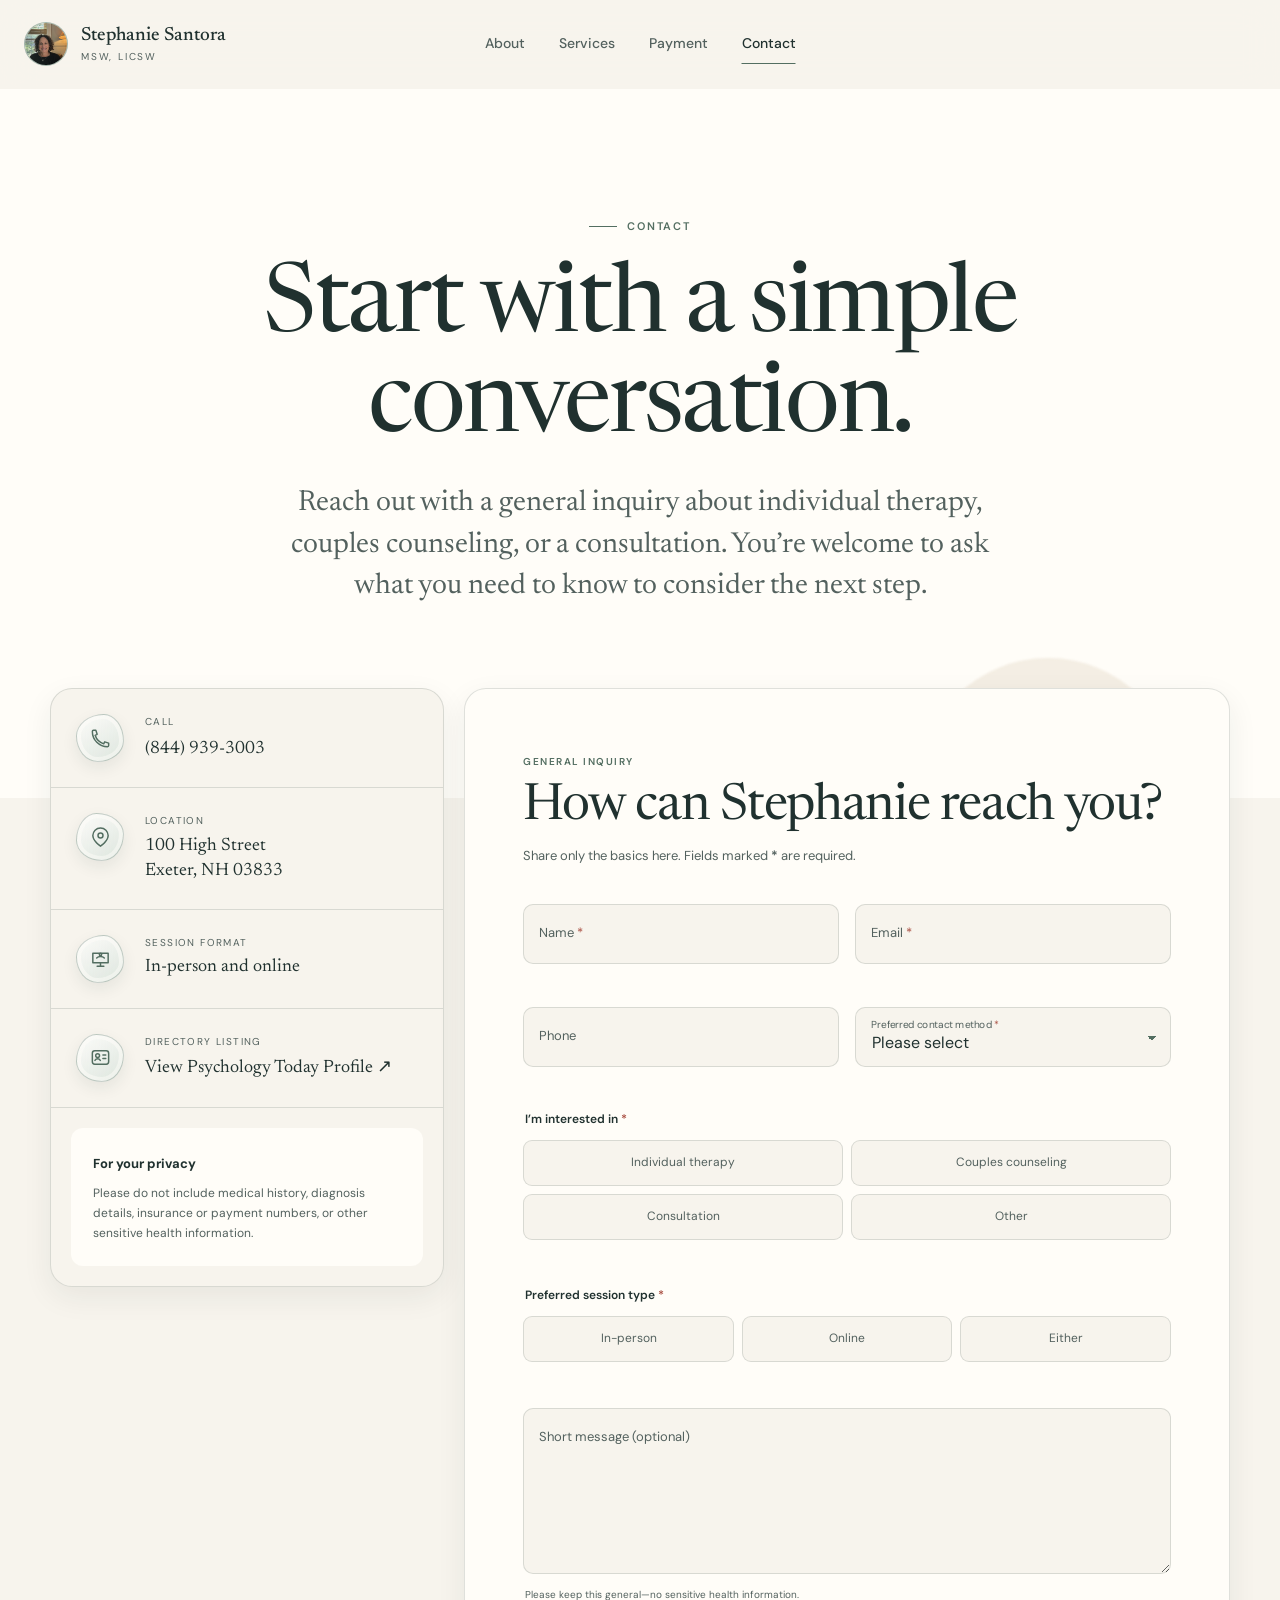
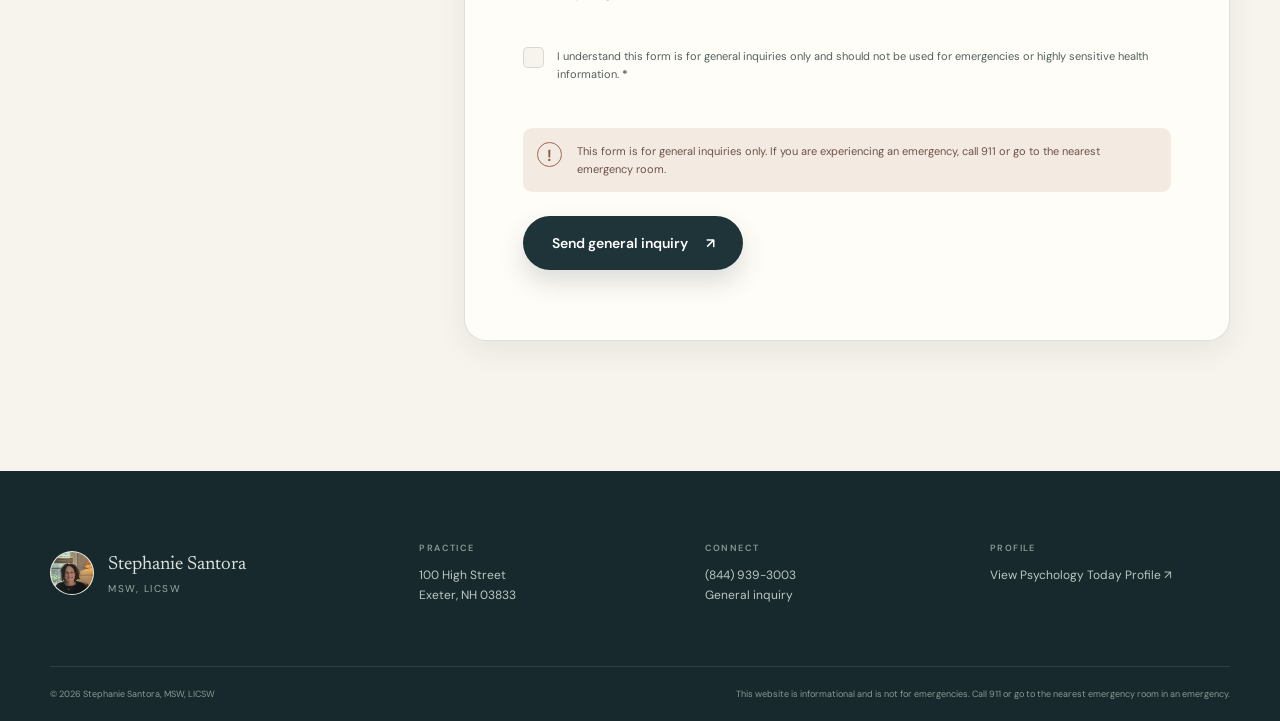
==== commit 571e7bcf: "ui update" ====
--- a/contact.html
+++ b/contact.html
@@ -27,7 +27,7 @@
   <link rel="icon" type="image/png" href="assets/images/favacon/bf7b2dcf-fa09-4a1e-a652-ce0fe356c798.png">
   <link rel="preconnect" href="https://fonts.googleapis.com"><link rel="preconnect" href="https://fonts.gstatic.com" crossorigin>
   <link href="https://fonts.googleapis.com/css2?family=DM+Sans:wght@400;500;600&amp;family=Newsreader:opsz,wght@6..72,400;6..72,500&amp;display=swap" rel="stylesheet">
-  <link rel="stylesheet" href="assets/css/styles.css"><script src="assets/js/main.js" defer></script>
+  <link rel="stylesheet" href="assets/css/styles.css?v=20260904-2"><script src="assets/js/main.js?v=20260904-2" defer></script>
 </head>
 <body data-page="contact">
   <div class="site-loader" aria-hidden="true">
@@ -49,7 +49,7 @@
     <header class="site-header" data-header><div class="nav-wrap">
       <a class="brand" href="index.html" aria-label="Stephanie Santora home"><span class="brand-mark" aria-hidden="true"><img src="assets/images/portrait/headshot-badge.jpeg" alt="" width="640" height="640"></span><span><strong>Stephanie Santora</strong><small>MSW, LICSW</small></span></a>
       <button class="nav-toggle" type="button" aria-expanded="false" aria-controls="site-nav" aria-label="Open navigation"><span></span><span></span></button>
-      <nav class="site-nav" id="site-nav" aria-label="Main navigation"><a href="index.html">About</a><a href="services.html">Services</a><a href="contact.html" aria-current="page">Contact</a></nav>
+      <nav class="site-nav" id="site-nav" aria-label="Main navigation"><a href="index.html">About</a><a href="services.html">Services</a><a href="payment.html">Payment</a><a href="contact.html" aria-current="page">Contact</a></nav>
     </div></header>
 
     <main id="main-content">
@@ -90,18 +90,18 @@
 
           <div class="form-card page-enter page-enter-delay-two">
             <div class="form-intro"><span>General inquiry</span><h2>How can Stephanie reach you?</h2><p>Share only the basics here. Fields marked <b>*</b> are required.</p></div>
-            <!-- STATIC FORM SETUP:
-              Replace action="#" with your Formspree endpoint, or add Netlify's data-netlify="true" attribute.
-              For EmailJS, connect its send method in assets/js/main.js where noted.
-              The current JavaScript demonstrates validation and a local success state without transmitting data.
-            -->
-            <form id="contact-form" action="#" method="post" novalidate data-placeholder-endpoint="true">
-              <div class="field-row">
-                <div class="field floating-field"><input id="name" name="name" type="text" autocomplete="name" placeholder=" " required aria-describedby="name-error"><label for="name">Name <span>*</span></label><span class="field-error" id="name-error" aria-live="polite"></span></div>
-                <div class="field floating-field"><input id="email" name="email" type="email" autocomplete="email" placeholder=" " required aria-describedby="email-error"><label for="email">Email <span>*</span></label><span class="field-error" id="email-error" aria-live="polite"></span></div>
+            <form id="contact-form" action="https://formspree.io/f/xqpklyzk" method="post" accept-charset="UTF-8" novalidate>
+              <input type="hidden" name="_subject" value="New Santora Therapy Website Contact">
+              <div class="contact-company-field" aria-hidden="true">
+                <label for="company-website">Company website</label>
+                <input id="company-website" name="company_website" type="text" tabindex="-1" autocomplete="off">
               </div>
               <div class="field-row">
-                <div class="field floating-field"><input id="phone" name="phone" type="tel" autocomplete="tel" placeholder=" " aria-describedby="phone-error"><label for="phone">Phone</label><span class="field-error" id="phone-error" aria-live="polite"></span></div>
+                <div class="field floating-field"><input id="name" name="name" type="text" autocomplete="name" placeholder=" " minlength="2" maxlength="80" required aria-describedby="name-error"><label for="name">Name <span>*</span></label><span class="field-error" id="name-error" aria-live="polite"></span></div>
+                <div class="field floating-field"><input id="email" name="email" type="email" autocomplete="email" inputmode="email" autocapitalize="none" spellcheck="false" placeholder=" " maxlength="254" required aria-describedby="email-error"><label for="email">Email <span>*</span></label><span class="field-error" id="email-error" aria-live="polite"></span></div>
+              </div>
+              <div class="field-row">
+                <div class="field floating-field"><input id="phone" name="phone" type="tel" autocomplete="tel" inputmode="tel" placeholder=" " maxlength="30" aria-describedby="phone-error"><label for="phone">Phone</label><span class="field-error" id="phone-error" aria-live="polite"></span></div>
                 <div class="field select-field"><label for="contact-method">Preferred contact method <span>*</span></label><select id="contact-method" name="contact_method" required aria-describedby="contact-method-error"><option value="">Please select</option><option>Email</option><option>Phone</option></select><span class="field-error" id="contact-method-error" aria-live="polite"></span></div>
               </div>
               <fieldset class="choice-group" aria-describedby="interest-error"><legend>I’m interested in <span>*</span></legend><div class="choice-grid">
@@ -115,11 +115,11 @@
                 <label class="choice-pill"><input type="radio" name="session_type" value="Online"><span>Online</span></label>
                 <label class="choice-pill"><input type="radio" name="session_type" value="Either"><span>Either</span></label>
               </div><span class="field-error" id="session-type-error" aria-live="polite"></span></fieldset>
-              <div class="field floating-field textarea-field"><textarea id="message" name="message" rows="5" placeholder=" " maxlength="800" aria-describedby="message-hint message-error"></textarea><label for="message">Short message (optional)</label><span class="field-hint" id="message-hint">Please keep this general—no sensitive health information.</span><span class="field-error" id="message-error" aria-live="polite"></span></div>
+              <div class="field floating-field textarea-field"><textarea id="message" name="message" rows="5" placeholder=" " minlength="10" maxlength="800" aria-describedby="message-hint message-error"></textarea><label for="message">Short message (optional)</label><span class="field-hint" id="message-hint">Please keep this general—no sensitive health information.</span><span class="field-error" id="message-error" aria-live="polite"></span></div>
               <label class="consent-field"><input id="consent" name="consent" type="checkbox" required><span class="checkmark" aria-hidden="true"></span><span>I understand this form is for general inquiries only and should not be used for emergencies or highly sensitive health information. <b>*</b></span></label><span class="field-error consent-error" id="consent-error" aria-live="polite"></span>
               <div class="emergency-note"><span aria-hidden="true">!</span><p>This form is for general inquiries only. If you are experiencing an emergency, call 911 or go to the nearest emergency room.</p></div>
               <button class="button button-primary submit-button" type="submit"><span class="button-label">Send general inquiry</span><span class="button-loader" aria-hidden="true"></span><span aria-hidden="true" class="button-arrow">↗</span></button>
-              <p class="form-status" role="status" aria-live="polite"></p>
+              <p class="form-status" role="status" aria-live="polite" aria-atomic="true"></p>
             </form>
           </div>
         </div>
--- a/assets/css/styles.css
+++ b/assets/css/styles.css
@@ -200,11 +200,11 @@
 .availability-dot { position: relative; width: 9px; height: 9px; border-radius: 50%; background: var(--sage); box-shadow: 0 0 0 5px rgba(130,153,140,.14); }
 .availability-dot::after { content: ""; position: absolute; inset: -5px; border: 1px solid var(--sage); border-radius: inherit; animation: pulse 2.8s infinite; }
 @keyframes pulse { 0%,100% { transform: scale(.6); opacity: 0 } 35% { opacity: .55 } 75% { transform: scale(1.35); opacity: 0 } }
-.portrait-composition { position: relative; width: min(100%, 455px); margin-left: auto; }
-.portrait-photo { overflow: hidden; position: relative; aspect-ratio: .78; border-radius: 52% 48% 28px 28px / 32% 30% 28px 28px; background: var(--sage-pale); box-shadow: 0 28px 70px rgba(31,52,56,.17); }
+.portrait-composition { position: relative; width: min(100%, 320px); margin-left: auto; }
+.portrait-photo { overflow: hidden; position: relative; aspect-ratio: 1; border-radius: 2px; background: var(--sage-pale); box-shadow: 0 28px 70px rgba(31,52,56,.17); }
 .portrait-photo::after { content: ""; position: absolute; inset: 0; background: linear-gradient(180deg, transparent 68%, rgba(20,35,36,.2)); pointer-events: none; }
 .portrait-photo img { width: 100%; height: 100%; object-fit: cover; object-position: 50% 47%; }
-.portrait-composition::before { content: ""; position: absolute; top: 22px; right: -21px; bottom: -18px; left: 24px; z-index: -1; border: 1px solid rgba(83,110,97,.42); border-radius: 52% 48% 34px 34px / 32% 30% 34px 34px; }
+.portrait-composition::before { content: ""; position: absolute; top: 18px; right: -18px; bottom: -18px; left: 18px; z-index: -1; border: 1px solid rgba(83,110,97,.42); border-radius: 2px; }
 .portrait-caption { position: absolute; right: -38px; bottom: 38px; z-index: 2; display: flex; align-items: center; gap: 13px; padding: 16px 20px; border-radius: var(--radius-sm); background: rgba(255,253,248,.94); box-shadow: var(--shadow-lg); backdrop-filter: blur(8px); font-size: 11px; line-height: 1.4; }
 .caption-number { font-family: var(--serif); font-size: 30px; color: var(--sage-deep); }
 .botanical-line { position: absolute; top: -44px; right: -62px; z-index: -1; width: 130px; fill: none; stroke: var(--sage); stroke-width: 1; opacity: .55; }
@@ -237,6 +237,7 @@
 .approach-visual::before { content: ""; position: absolute; top: -18px; right: 28px; bottom: 32px; left: -22px; border: 1px solid rgba(201,215,206,.28); border-radius: 49% 51% 24px 35px / 24% 21% 18px 16px; pointer-events: none; }
 .quiet-card { position: absolute; right: -50px; bottom: 42px; padding: 20px 24px; color: var(--ink); border-radius: 12px; background: var(--paper); box-shadow: var(--shadow-lg); font-family: var(--serif); font-size: 19px; line-height: 1.4; }
 .quiet-card > span { color: var(--clay); font-size: 34px; }
+.quiet-card .quiet-card__closing { display: inline; margin-left: 2px; color: var(--clay); font-size: 34px; line-height: 0; vertical-align: -.18em; }
 .approach-copy h2 { max-width: 620px; }
 .approach-copy > p:not(.eyebrow) { max-width: 650px; color: #cbd4d0; }
 .method-list { display: flex; flex-wrap: wrap; gap: 9px; margin-top: 36px; }
@@ -276,17 +277,6 @@
 .office-detail-photo::after { content: ""; position: absolute; inset: 0; background: linear-gradient(140deg, rgba(31,52,56,.02), rgba(31,52,56,.18)); pointer-events: none; }
 .office-detail-photo img { width: 100%; height: 100%; object-fit: cover; object-position: 64% 50%; transform: scale(1.025); transition: transform 1.1s var(--ease); }
 .office-detail-photo:hover img { transform: scale(1.065); }
-.insurance-section { background: var(--cream); }
-.insurance-heading { display: grid; grid-template-columns: 1.1fr .9fr; gap: 90px; align-items: end; }
-.insurance-heading h2 { margin-bottom: 0; }
-.insurance-heading > p { color: var(--ink-soft); }
-.insurance-grid { display: grid; grid-template-columns: repeat(3,1fr); gap: 14px; margin-top: 54px; }
-.insurance-card { overflow: hidden; position: relative; min-height: 154px; display: grid; place-items: center; padding: 30px 34px; border: 1px solid var(--line); border-radius: var(--radius-sm); background: var(--paper); transition: transform .35s var(--ease), border-color .35s, box-shadow .35s; }
-.insurance-card::before { content: ""; position: absolute; top: 0; right: 24px; left: 24px; height: 2px; background: linear-gradient(90deg, transparent, rgba(83,110,97,.55), transparent); transform: scaleX(.42); transition: transform .4s var(--ease); }
-.insurance-card:hover { border-color: rgba(83,110,97,.28); transform: translateY(-5px); box-shadow: var(--shadow-sm); }
-.insurance-card:hover::before { transform: scaleX(1); }
-.insurance-card img { width: min(100%, 240px); height: 72px; object-fit: contain; }
-.insurance-note { display: flex; align-items: center; justify-content: center; gap: 10px; margin: 24px 0 0; color: var(--ink-soft); font-size: 12px; text-align: center; }
 .faq-section { background: var(--paper); }
 .faq-grid { display: grid; grid-template-columns: .8fr 1.2fr; gap: clamp(50px, 10vw, 140px); }
 .accordion-item { border-top: 1px solid var(--line); }
@@ -300,6 +290,27 @@
 .accordion-item button[aria-expanded="true"] i::after { transform: translate(-50%,-50%) rotate(0); }
 .accordion-panel { overflow: hidden; }
 .accordion-panel p { max-width: 620px; padding: 0 40px 25px 4px; color: var(--ink-soft); }
+
+/* Payment */
+.payment-section { background: var(--paper); }
+.payment-section + .payment-section { border-top: 1px solid var(--line); background: var(--cream); }
+.payment-layout { display: grid; grid-template-columns: .65fr 1.35fr; gap: clamp(52px, 10vw, 140px); align-items: start; }
+.payment-heading h2 { max-width: 430px; margin-bottom: 0; }
+.payment-content { max-width: 720px; }
+.payment-content > .lead { margin-bottom: 42px; }
+.payment-kicker { margin-bottom: 19px; color: var(--sage-deep); font-family: var(--sans); font-size: 11px; font-weight: 600; letter-spacing: .16em; text-transform: uppercase; }
+.insurance-name-list { display: grid; grid-template-columns: repeat(2, minmax(0,1fr)); margin: 0; padding: 0; border-top: 1px solid var(--line); list-style: none; }
+.insurance-name-list li { min-height: 62px; display: flex; align-items: center; padding: 14px 22px 14px 0; border-bottom: 1px solid var(--line); color: var(--ink); font-family: var(--serif); font-size: 1.2rem; line-height: 1.3; }
+.insurance-name-list li:nth-child(odd) { margin-right: 24px; }
+.insurance-note-text { margin: 22px 0 0; color: var(--ink-soft); font-size: 14px; }
+.payment-callout { margin-top: 52px; padding: 28px 0 0 28px; border-top: 1px solid var(--line); border-left: 3px solid var(--sage); }
+.payment-callout h3 { margin-bottom: 10px; font-size: clamp(1.6rem, 2.5vw, 2.15rem); }
+.payment-callout p { margin-bottom: 0; color: var(--ink-soft); }
+.payment-callout strong { color: var(--ink); font-family: var(--serif); font-size: 1.2em; font-weight: 500; }
+.couples-facts { margin-top: 40px; padding-top: 30px; border-top: 1px solid var(--line); }
+.couples-facts p { margin-bottom: 12px; color: var(--ink-soft); font-family: var(--serif); font-size: clamp(1.35rem, 2.25vw, 1.7rem); line-height: 1.4; }
+.couples-facts p:last-child { margin-bottom: 0; }
+.couples-facts strong { color: var(--ink); font-weight: 500; }
 
 /* Contact */
 .contact-hero { position: relative; padding-bottom: 190px; background: var(--paper); }
@@ -329,6 +340,7 @@
 .form-intro > span { color: var(--sage-deep); font-size: 10px; font-weight: 600; letter-spacing: .15em; text-transform: uppercase; }
 .form-intro h2 { margin: 8px 0 10px; font-size: clamp(2.2rem, 4vw, 3.5rem); }
 .form-intro p { color: var(--ink-soft); font-size: 13px; }
+.contact-company-field { overflow: hidden; position: absolute; left: -10000px; width: 1px; height: 1px; white-space: nowrap; clip-path: inset(50%); }
 .field-row { display: grid; grid-template-columns: 1fr 1fr; gap: 16px; }
 .field { position: relative; margin-bottom: 22px; }
 .field input, .field select, .field textarea { width: 100%; border: 1px solid var(--line); border-radius: 10px; color: var(--ink); background: var(--cream); transition: border .2s, box-shadow .2s, background .2s; }
@@ -368,6 +380,8 @@
 .submit-button.loading .button-arrow { display: none; }
 @keyframes spin { to { transform: rotate(360deg) } }
 .form-status { margin: 12px 0 0; font-size: 12px; }
+.form-status.is-error { color: #9b3f36; }
+.form-status.is-success { color: var(--sage-deep); }
 .modal[hidden] { display: none; }
 .modal { position: fixed; inset: 0; z-index: 500; display: grid; place-items: center; padding: 24px; }
 .modal-backdrop { position: absolute; inset: 0; background: rgba(21,34,34,.66); backdrop-filter: blur(6px); animation: fadeIn .3s; }
@@ -414,30 +428,31 @@
   .glance-card:nth-child(2) { border-right: 0; }
   .glance-card:nth-child(-n+2) { border-bottom: 1px solid var(--line); }
   .services-grid { grid-template-columns: repeat(2,1fr); }
-  .insurance-grid { grid-template-columns: repeat(2,1fr); }
   .contact-layout { grid-template-columns: .8fr 1.2fr; }
 }
 
 @media (max-width: 820px) {
   .container, .nav-wrap { width: min(calc(100% - 32px), var(--container)); }
-  .nav-wrap { min-height: 76px; }
+  .nav-wrap { min-height: 76px; gap: 14px; }
   .nav-toggle { display: block; position: relative; z-index: 102; }
   .nav-toggle[aria-expanded="true"] span:first-child { transform: translateY(3px) rotate(45deg); }
   .nav-toggle[aria-expanded="true"] span:last-child { transform: translateY(-3px) rotate(-45deg); }
-  .site-nav { position: fixed; inset: 0; z-index: 101; display: flex; flex-direction: column; align-items: flex-start; justify-content: center; gap: 22px; padding: 100px 32px 50px; background: var(--paper); visibility: hidden; opacity: 0; transform: translateY(-12px); transition: opacity .3s, transform .3s, visibility .3s; }
+  .site-nav { position: fixed; top: 76px; right: 16px; left: 16px; z-index: 101; display: flex; max-height: calc(100vh - 92px); max-height: calc(100dvh - 92px); flex-direction: column; align-items: stretch; gap: 0; overflow-y: auto; padding: 12px 22px 18px; border: 1px solid var(--line); border-radius: 0 0 var(--radius-sm) var(--radius-sm); background: var(--paper); box-shadow: 0 24px 48px rgba(31,52,56,.14); visibility: hidden; opacity: 0; transform: translateY(-8px); transition: opacity .22s, transform .22s, visibility .22s; }
   .site-nav.open { visibility: visible; opacity: 1; transform: none; }
-  .site-nav > a:not(.nav-cta) { font-family: var(--serif); font-size: 2.7rem; }
+  .site-nav > a:not(.nav-cta) { display: flex; min-height: 54px; align-items: center; border-bottom: 1px solid var(--line); font-family: var(--serif); font-size: 1.55rem; }
+  .site-nav > a:not(.nav-cta):last-child { border-bottom: 0; }
+  .site-nav > a:not(.nav-cta)::after { bottom: 7px; }
   .nav-cta { margin-top: 15px; }
   .hero { min-height: auto; }
   .hero-grid, .intro-grid, .approach-grid, .page-hero-grid, .focus-grid, .faq-grid, .contact-layout { grid-template-columns: 1fr; }
   .hero-copy { max-width: 680px; }
-  .portrait-composition { width: min(82%, 450px); margin: 30px auto 0; }
+  .portrait-composition { width: min(62vw, 320px); margin: 30px auto 0; }
   .intro-copy { padding-top: 0; }
   .approach-visual { width: min(80%, 500px); margin-inline: auto; }
   .page-hero-grid { align-items: start; }
   .focus-grid { gap: 50px; }
   .office-detail-photo { width: min(85%, 560px); margin-inline: auto; }
-  .insurance-heading { grid-template-columns: 1fr; gap: 20px; }
+  .payment-layout { grid-template-columns: 1fr; gap: 38px; }
   .faq-grid { gap: 45px; }
   .cta-panel { align-items: flex-start; flex-direction: column; }
   .contact-aside { display: grid; grid-template-columns: 1fr 1fr; }
@@ -453,12 +468,12 @@
   .hero { padding-top: 58px; }
   .hero .eyebrow { max-width: 250px; align-items: flex-start; }
   .hero .eyebrow > span { margin-top: 8px; }
-  .portrait-composition { width: 88%; }
+  .portrait-composition { width: min(74vw, 280px); }
   .portrait-caption { right: -12px; }
   .botanical-line { right: -35px; }
   .site-loader__botanical { width: 78px; height: 92px; }
   .site-loader__name { margin-top: 13px; font-size: 2rem; }
-  .glance-grid, .services-grid, .insurance-grid { grid-template-columns: 1fr; }
+  .glance-grid, .services-grid { grid-template-columns: 1fr; }
   .glance-card { min-height: 240px; border-right: 0; border-bottom: 1px solid var(--line); }
   .glance-card:last-child { border-bottom: 0; }
   .line-icon { margin-top: 34px; }
@@ -467,7 +482,9 @@
   .office-detail-photo { width: 94%; }
   .quiet-card { right: -16px; }
   .service-card { min-height: 350px; }
-  .insurance-card { min-height: 132px; padding: 24px 30px; }
+  .insurance-name-list { grid-template-columns: 1fr; }
+  .insurance-name-list li:nth-child(odd) { margin-right: 0; }
+  .payment-callout { margin-top: 42px; padding: 24px 0 0 20px; }
   .contact-hero { padding-bottom: 150px; }
   .contact-heading h1 { font-size: 3.8rem; }
   .contact-aside { grid-template-columns: 1fr; }
@@ -482,3 +499,10 @@
   .footer-bottom { flex-direction: column; gap: 10px; }
   .footer-bottom p:last-child { text-align: left; }
 }
+
+@media (max-width: 360px) {
+  .brand { gap: 10px; }
+  .brand-mark { width: 40px; }
+  .brand strong { font-size: 18px; }
+  .nav-toggle { width: 43px; height: 43px; }
+}
